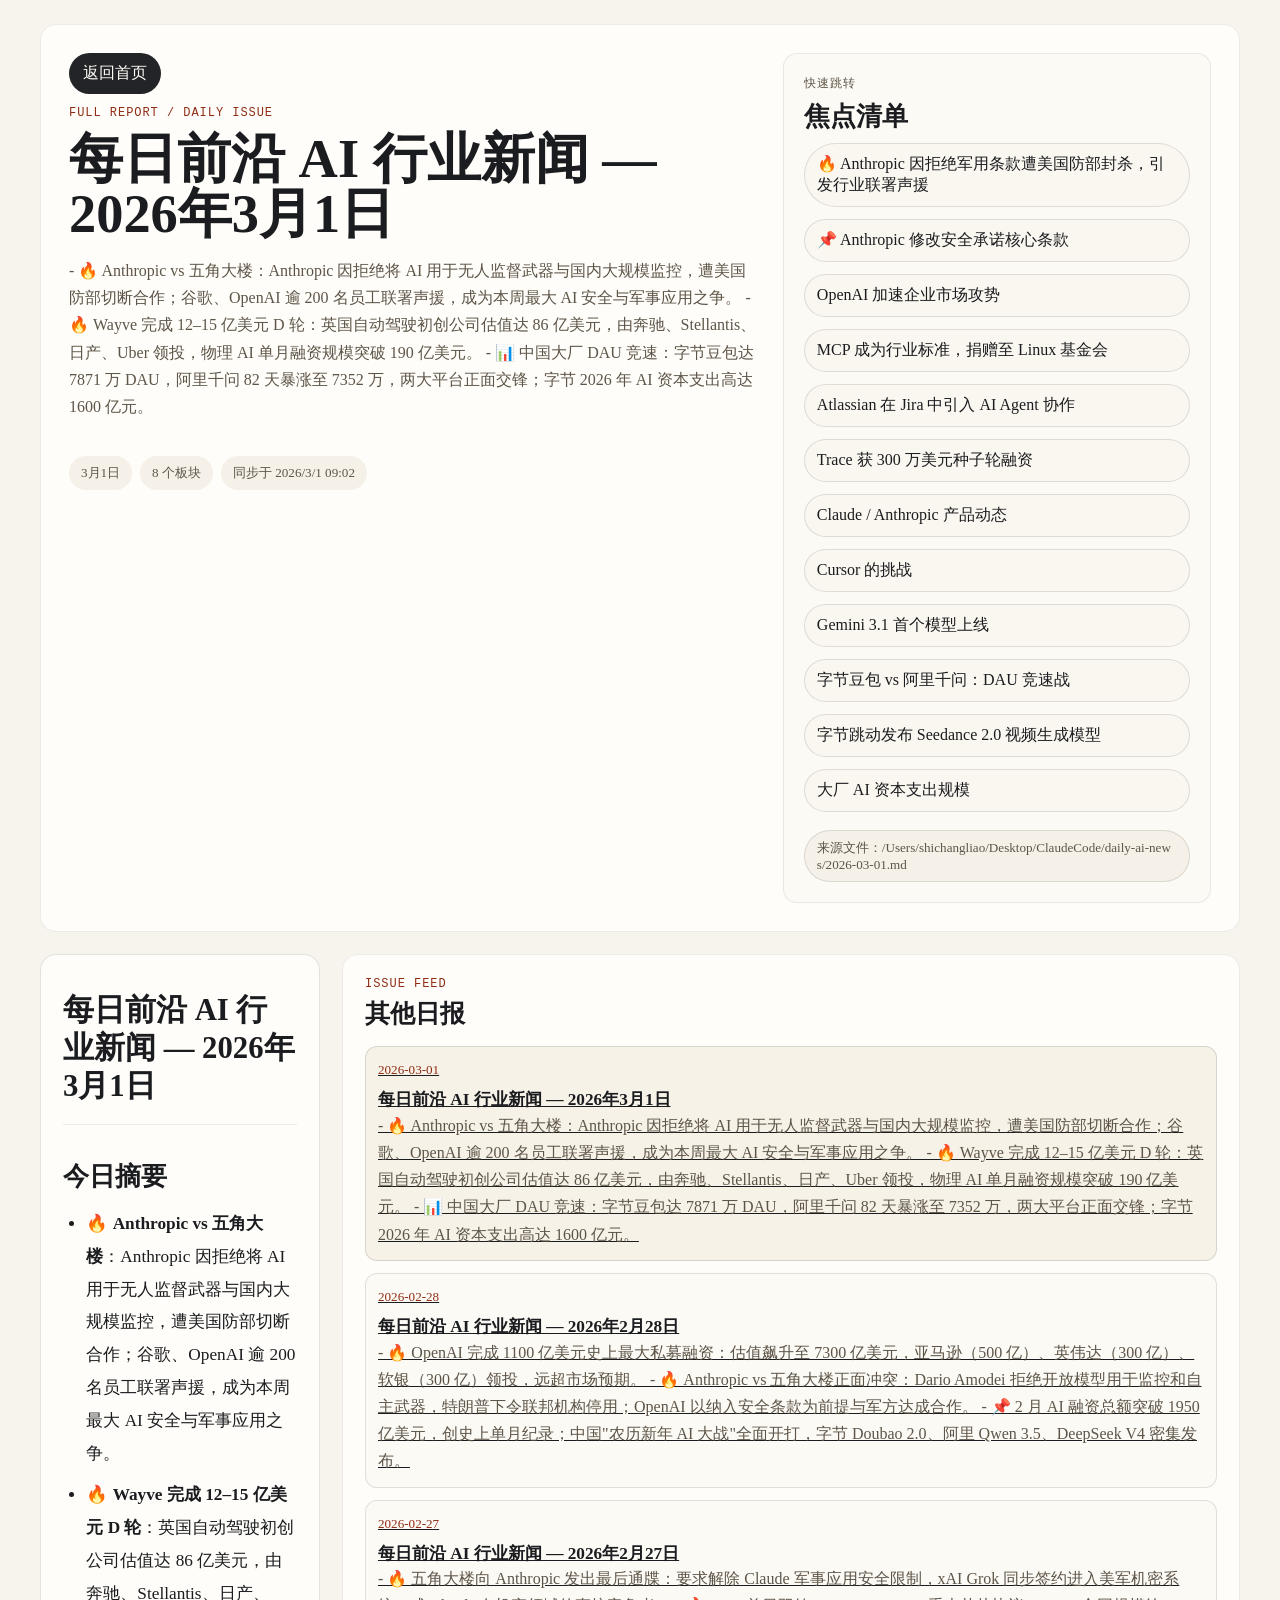
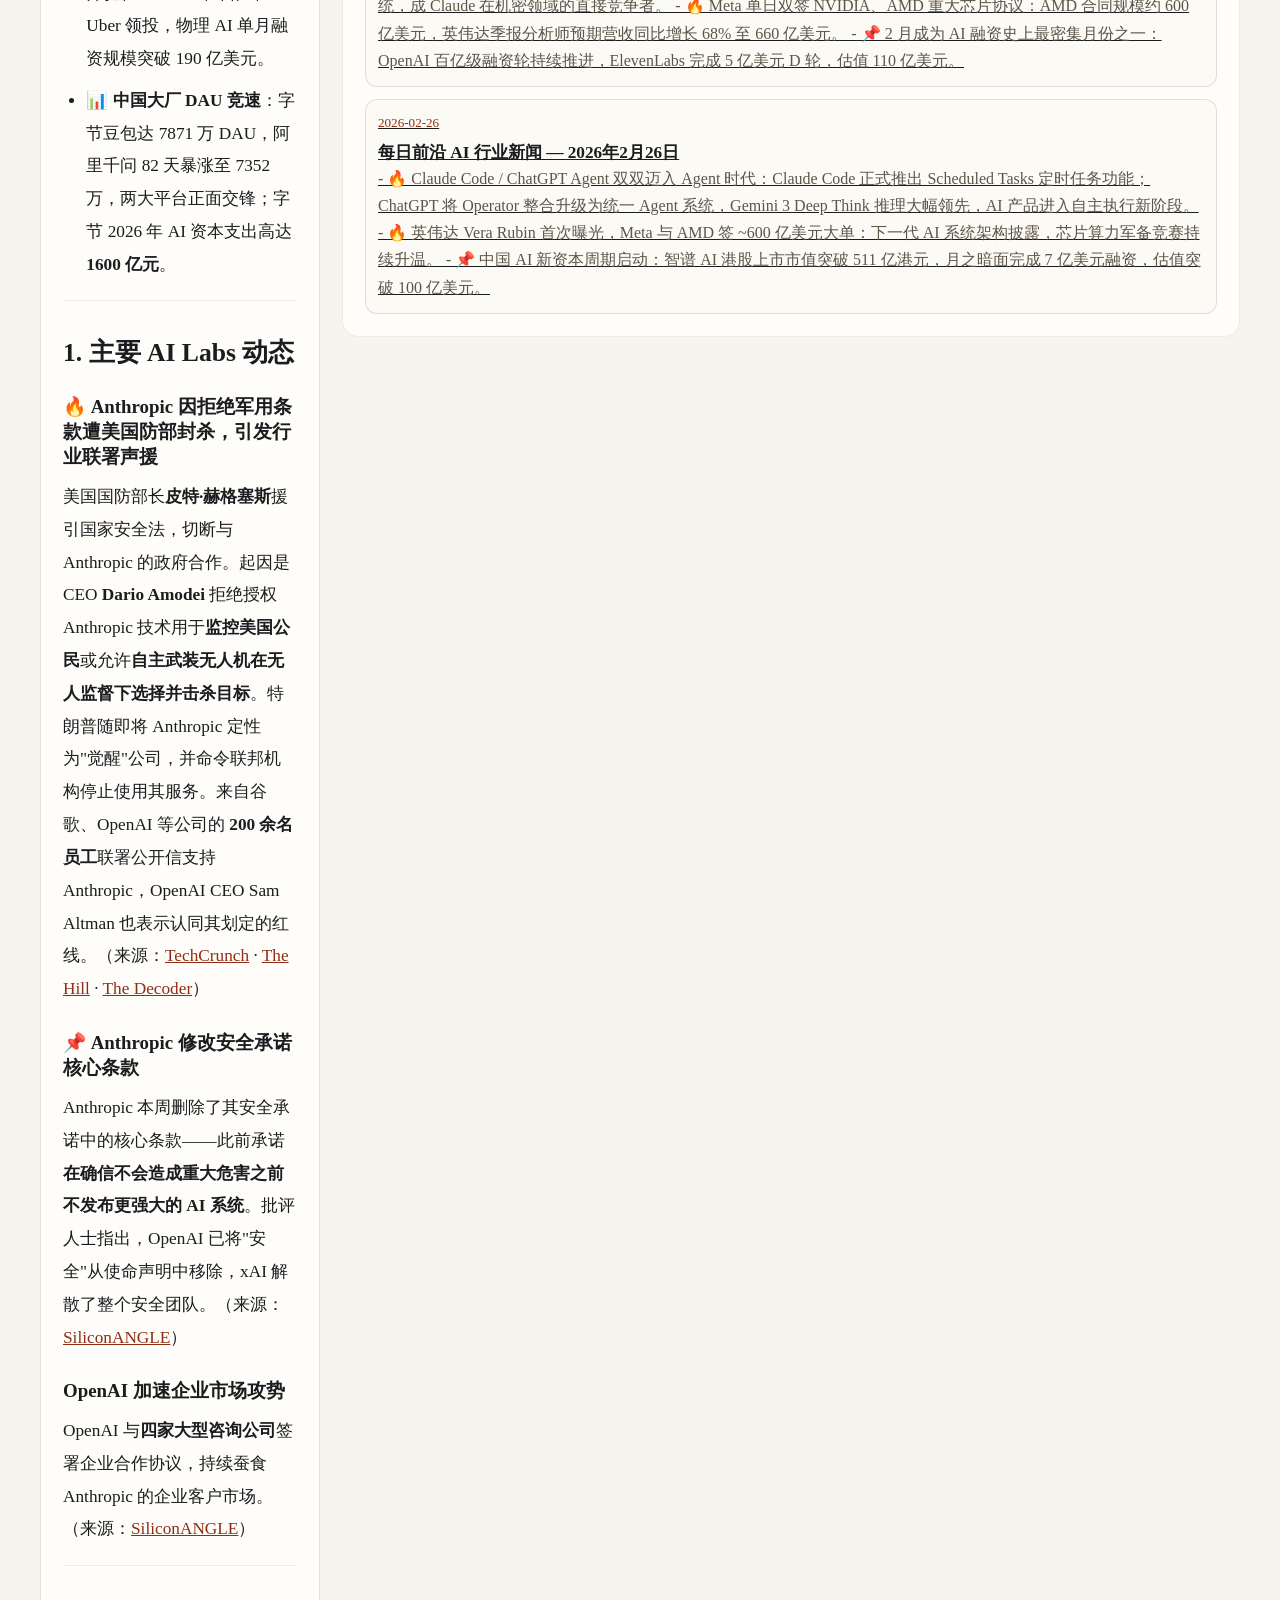
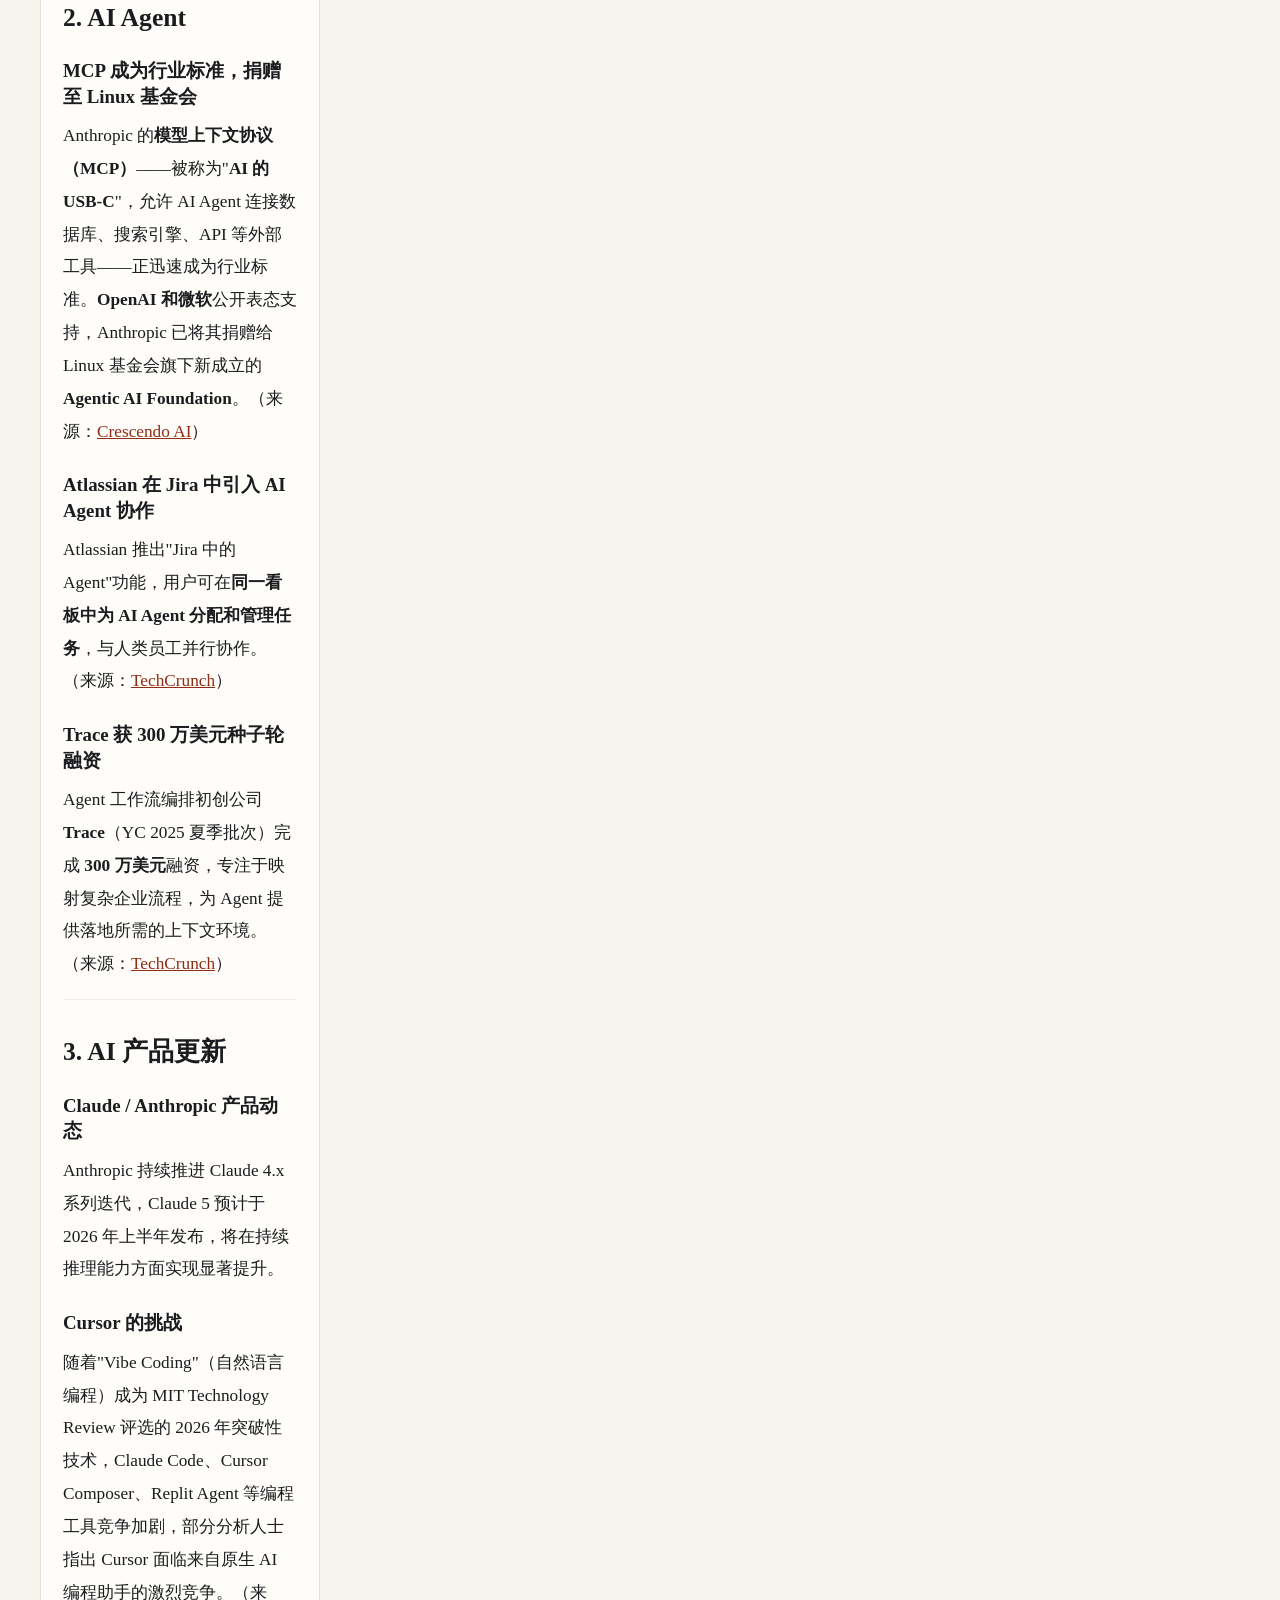
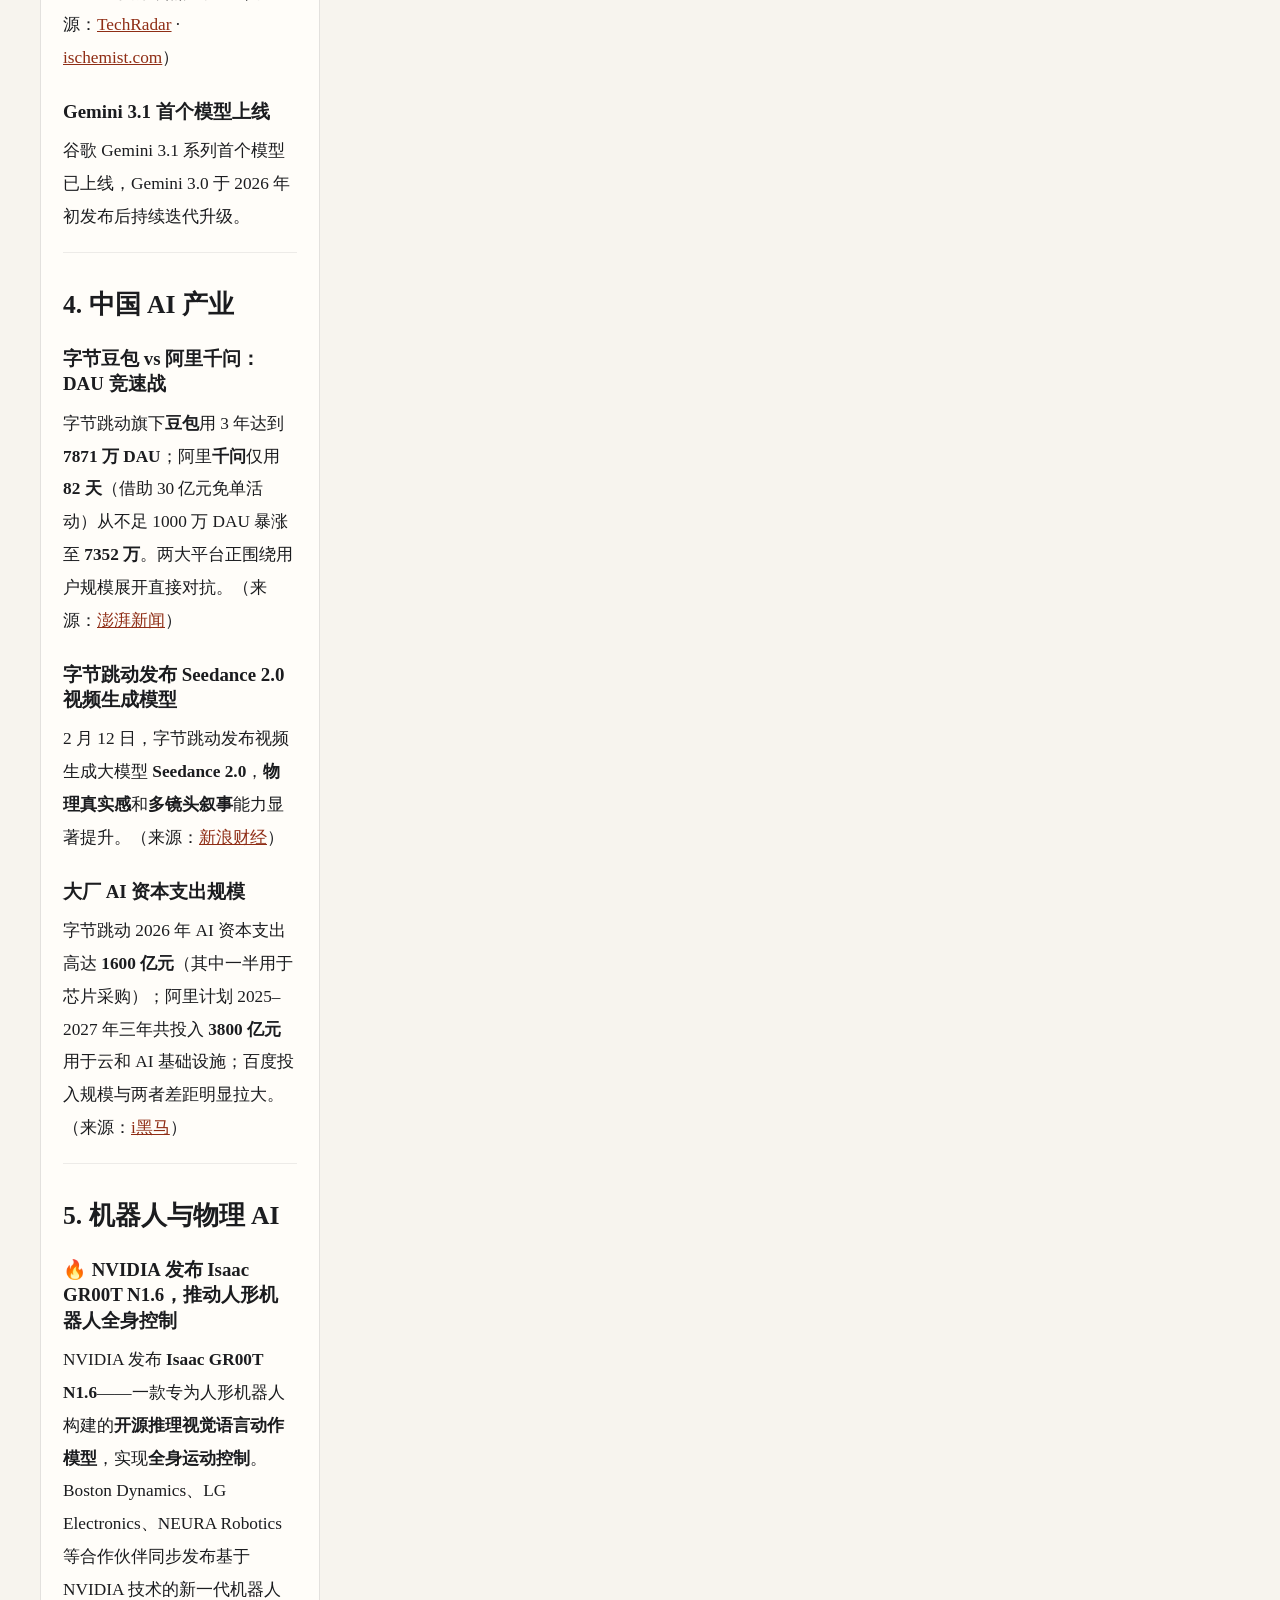
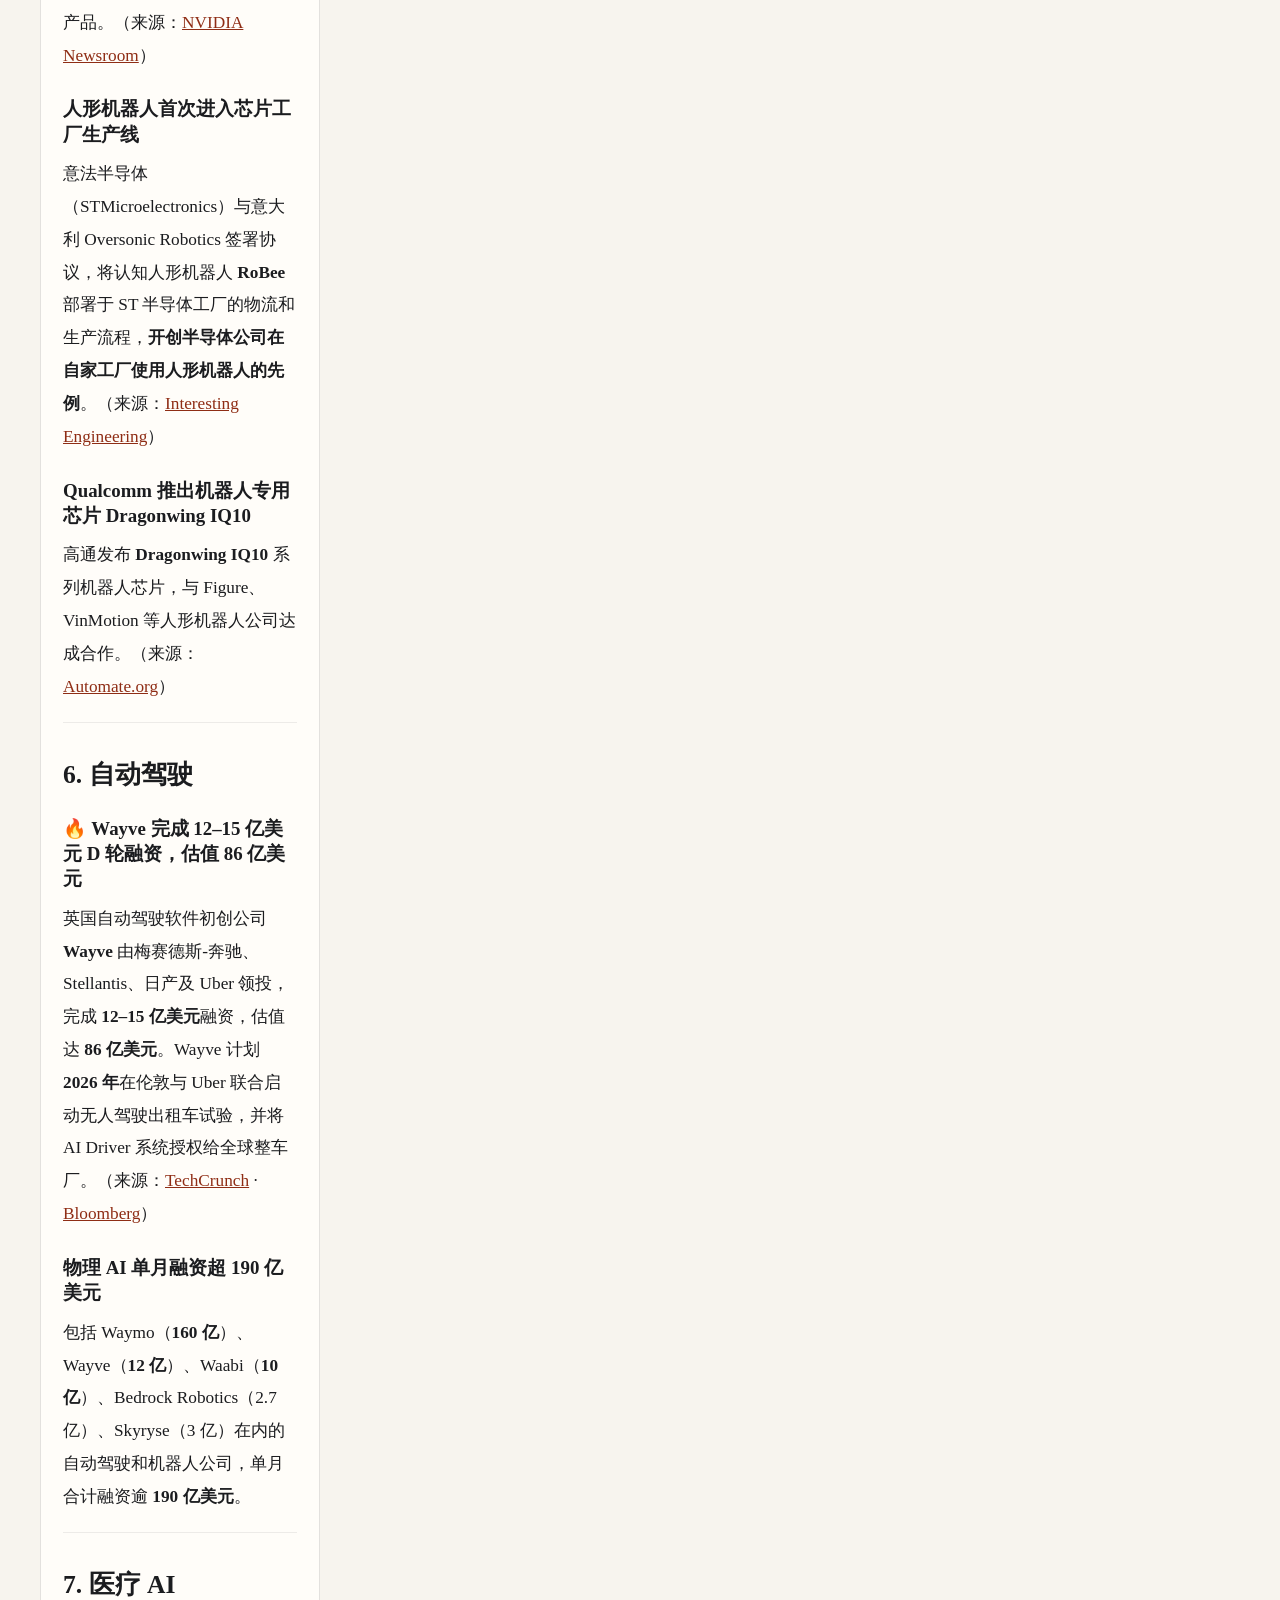
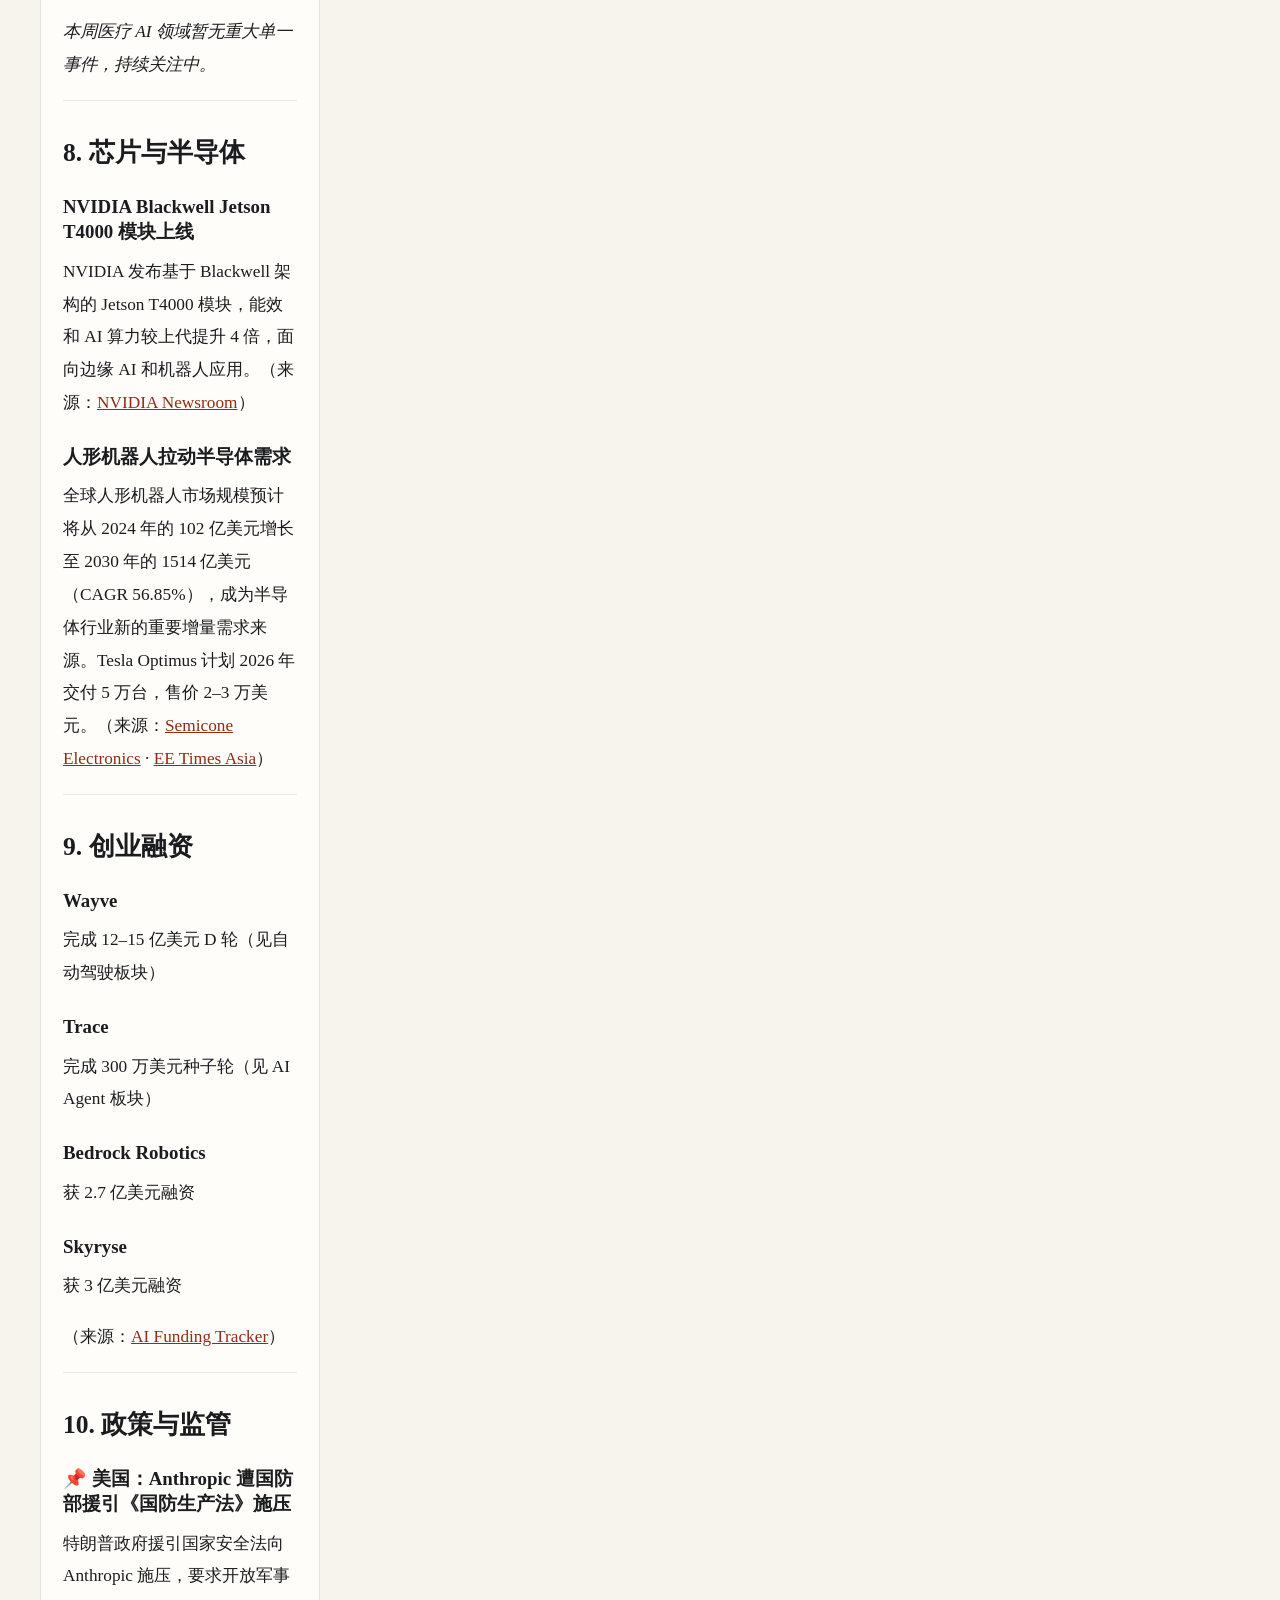
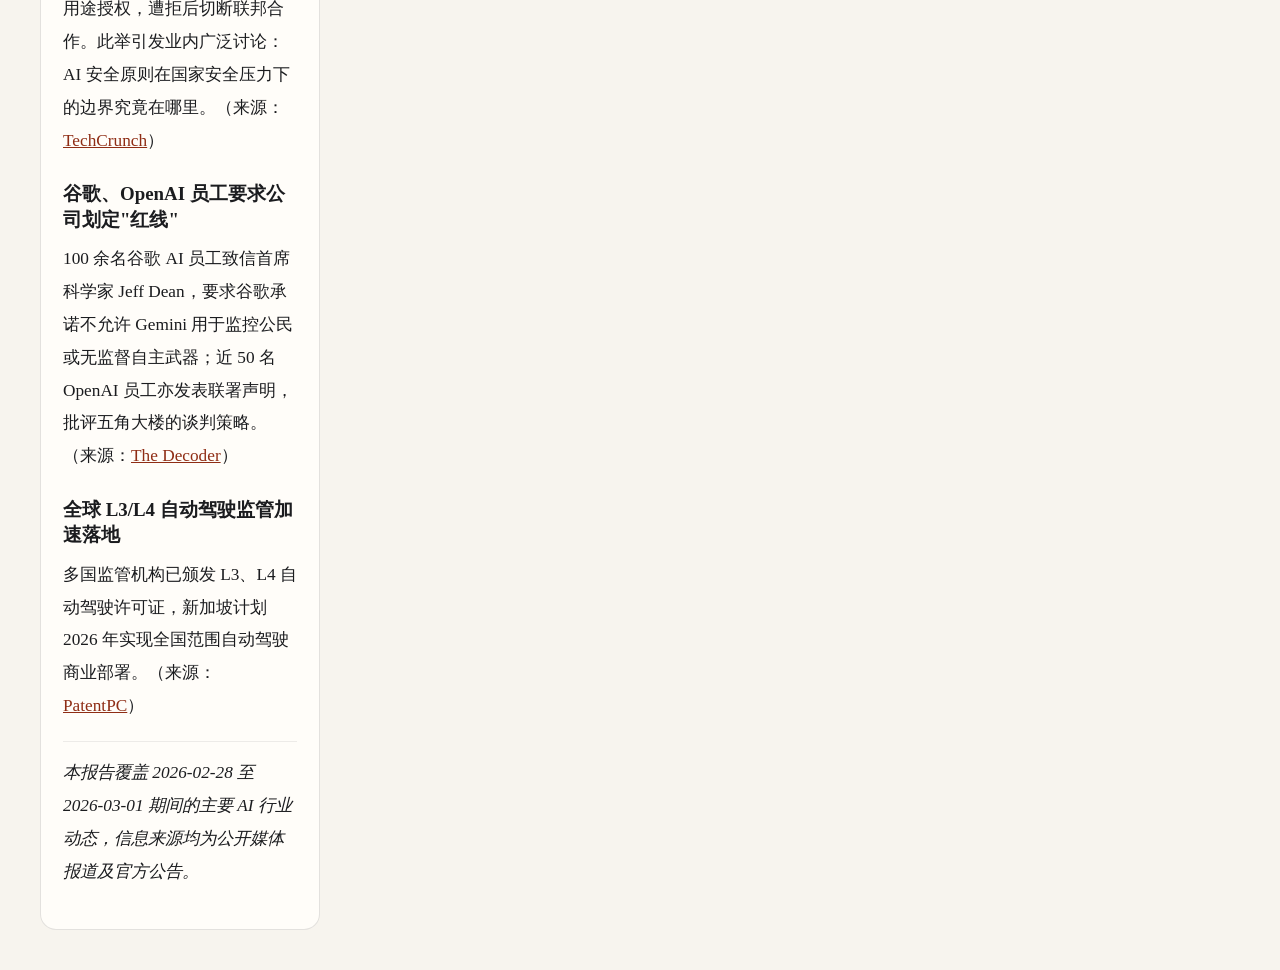
==== issue.html @ 9d515812 "feat: automate AI news publishing and refine reader UI" ====
<!DOCTYPE html>
<html lang="zh-CN">
  <head>
    <meta charset="UTF-8" />
    <meta name="viewport" content="width=device-width, initial-scale=1.0" />
    <title>AI News Pulse - Issue</title>
    <link rel="stylesheet" href="./styles.css" />
  </head>
  <body>
    <div class="page-shell">
      <header class="hero reveal">
        <div class="hero-copy">
          <a class="back-link" href="./index.html">返回首页</a>
          <p class="eyebrow">FULL REPORT / DAILY ISSUE</p>
          <h1 id="issue-title">加载中...</h1>
          <p class="hero-text" id="issue-summary"></p>
          <div class="meta-list" id="issue-meta"></div>
        </div>
        <aside class="hero-panel">
          <p class="panel-label">快速跳转</p>
          <h2>焦点清单</h2>
          <div id="story-jumps" class="jump-list"></div>
          <div class="source-chip" id="issue-source"></div>
        </aside>
      </header>

      <main class="detail-layout">
        <article class="detail-article reveal">
          <div id="report-content" class="report-content"></div>
        </article>

        <aside class="detail-sidebar reveal">
          <section class="archive-card sticky-card">
            <div class="section-head compact">
              <p class="section-kicker">Issue Feed</p>
              <h2>其他日报</h2>
            </div>
            <div id="issue-list" class="timeline-list"></div>
          </section>
        </aside>
      </main>
    </div>

    <script src="./detail.js"></script>
  </body>
</html>
---- styles.css ----
:root {
  --surface: rgba(255, 250, 241, 0.84);
  --ink: #1b1c1f;
  --muted: #5d5548;
  --line: rgba(27, 28, 31, 0.12);
  --accent: #d94f2b;
  --accent-deep: #8f2d15;
  --teal: #0f7467;
  --gold: #d5a021;
  --shadow: 0 24px 60px rgba(45, 34, 16, 0.14);
  --radius-lg: 28px;
  --radius-md: 18px;
  --radius-sm: 999px;
  --reading-summary-size: 1.02rem;
  --reading-body-size: 1.08rem;
  --reading-line-height: 1.9;
  --reading-measure: 104ch;
}

* {
  box-sizing: border-box;
}

html {
  scroll-behavior: smooth;
}

body {
  margin: 0;
  min-height: 100vh;
  color: var(--ink);
  font-family: "Iowan Old Style", "Palatino Linotype", "Book Antiqua", Georgia,
    serif;
  background: #f7f4ee;
}

body.reading-compact {
  --reading-summary-size: 0.96rem;
  --reading-body-size: 1rem;
  --reading-line-height: 1.82;
}

body.reading-default {
  --reading-summary-size: 1.02rem;
  --reading-body-size: 1.08rem;
  --reading-line-height: 1.9;
}

body.reading-comfortable {
  --reading-summary-size: 1.12rem;
  --reading-body-size: 1.18rem;
  --reading-line-height: 2;
}

body::before,
body::after {
  display: none;
}

a {
  color: inherit;
}

button,
input {
  font: inherit;
}

.page-shell {
  width: min(1200px, calc(100% - 32px));
  margin: 24px auto 40px;
}

.compact-shell {
  width: min(980px, calc(100% - 24px));
}

.hero,
.control-bar,
.market-card,
.archive-card,
.source-board,
.detail-article {
  background: #fffdf9;
  border: 1px solid rgba(27, 28, 31, 0.08);
  box-shadow: none;
}

.hero {
  display: grid;
  grid-template-columns: minmax(0, 1.45fr) minmax(280px, 0.9fr);
  gap: 24px;
  padding: 28px;
  border-radius: 16px;
}

.simple-hero {
  grid-template-columns: 1fr;
}

.eyebrow,
.section-kicker,
.panel-label,
.filter-label,
.subsection-title {
  margin: 0;
  color: var(--accent-deep);
  font-family: "SFMono-Regular", "Roboto Mono", "Liberation Mono", monospace;
  letter-spacing: 0.08em;
  text-transform: uppercase;
  font-size: 0.75rem;
}

.hero h1 {
  margin: 12px 0 14px;
  font-size: clamp(2.2rem, 4.5vw, 3.4rem);
  line-height: 1.02;
  max-width: none;
}

#issue-title {
  max-width: none;
}

.reader-head h2 {
  margin: 10px 0 12px;
  font-size: clamp(1.8rem, 3vw, 2.5rem);
  line-height: 1.12;
}

.hero-text,
.hero-note,
.hero-panel p,
.market-summary,
.timeline-item p,
.source-item p,
.jump-empty {
  margin: 0;
  color: var(--muted);
  line-height: 1.7;
}

.hero-note {
  margin-top: 10px;
  font-size: 0.92rem;
}

.stat-card,
.source-chip,
.pill,
.timeline-item,
.story-card,
.detail-article {
  border: 1px solid var(--line);
}

.stat-card {
  padding: 16px;
  border-radius: var(--radius-md);
  background: rgba(255, 255, 255, 0.5);
}

.stat-value {
  margin: 0 0 6px;
  font-size: 1.45rem;
  line-height: 1;
}

.stat-label {
  margin: 0;
  color: var(--muted);
  font-size: 0.9rem;
}

.hero-panel {
  padding: 20px;
  border-radius: 14px;
  background: #fcfaf5;
  border: 1px solid rgba(27, 28, 31, 0.08);
}

.hero-panel h2 {
  margin: 8px 0 10px;
  font-size: clamp(1.2rem, 2vw, 1.6rem);
  line-height: 1.2;
}

.source-chip,
.meta-pill {
  display: inline-flex;
  flex-wrap: wrap;
  gap: 6px;
  margin-top: 18px;
  padding: 8px 12px;
  border-radius: var(--radius-sm);
  background: #f5f1e8;
  color: var(--muted);
  font-size: 0.82rem;
  word-break: break-all;
}

.cta-link,
.story-cta,
.back-link,
.jump-link {
  display: inline-flex;
  align-items: center;
  justify-content: center;
  min-height: 40px;
  padding: 10px 14px;
  border-radius: var(--radius-sm);
  text-decoration: none;
  transition:
    transform 180ms ease,
    background 180ms ease,
    color 180ms ease;
}

.cta-link,
.story-cta,
.back-link {
  margin-top: 16px;
  background: #232427;
  color: #fffdf8;
}

.cta-link:hover,
.story-cta:hover,
.back-link:hover,
.jump-link:hover {
  transform: translateY(-2px);
}

.back-link {
  margin-top: 0;
  margin-bottom: 12px;
}

.control-bar {
  margin-top: 22px;
  padding: 20px;
  border-radius: 24px;
}

.tab-strip {
  display: flex;
  gap: 8px;
  position: sticky;
  top: 0;
  z-index: 10;
  margin-top: 6px;
  padding: 0 0 8px;
  border-bottom: 1px solid rgba(27, 28, 31, 0.08);
  background: #f7f4ee;
}

.tab-button {
  appearance: none;
  cursor: pointer;
  padding: 12px 4px 10px;
  border: 0;
  background: transparent;
  color: var(--muted);
  border-bottom: 2px solid transparent;
}

.tab-button.is-active {
  color: var(--ink);
  border-bottom-color: var(--ink);
}

.single-reader {
  margin-top: 14px;
}

.reader-toolbar {
  display: flex;
  flex-wrap: wrap;
  justify-content: space-between;
  gap: 12px;
  padding: 8px 0 16px;
  border-bottom: 1px solid rgba(27, 28, 31, 0.08);
}

.toolbar-main {
  display: flex;
  flex-wrap: wrap;
  align-items: center;
  gap: 10px;
  min-width: 0;
}

.toolbar-label,
.toolbar-note {
  margin: 0;
  color: var(--muted);
  font-size: 0.92rem;
}

.article-select {
  min-width: min(560px, 100%);
  max-width: 100%;
  padding: 10px 12px;
  border: 1px solid rgba(27, 28, 31, 0.12);
  border-radius: 10px;
  background: #fffdf9;
  color: var(--ink);
}

.reader-document {
  padding: 18px 0 0;
}

.reader-head {
  padding-bottom: 16px;
  border-bottom: 1px solid rgba(27, 28, 31, 0.08);
}

.reader-head h2 {
  margin: 0 0 12px;
  font-size: clamp(1.8rem, 3vw, 2.4rem);
  line-height: 1.12;
}

.doc-summary {
  margin: 0;
  color: var(--muted);
  line-height: 1.7;
}

.doc-source {
  margin-top: 14px;
  color: var(--muted);
  font-size: 0.86rem;
}

.reader-hint {
  padding: 12px 14px;
  border-radius: 12px;
  border: 1px solid rgba(27, 28, 31, 0.1);
  background: #faf7f0;
  color: var(--muted);
  line-height: 1.7;
}

.search-wrap label {
  display: block;
  margin-bottom: 10px;
  font-size: 0.9rem;
  color: var(--muted);
}

.search-wrap input {
  width: 100%;
  padding: 14px 16px;
  border-radius: 16px;
  border: 1px solid rgba(27, 28, 31, 0.1);
  background: rgba(255, 255, 255, 0.74);
  color: var(--ink);
}

.search-wrap input:focus {
  outline: 2px solid rgba(217, 79, 43, 0.2);
  border-color: rgba(217, 79, 43, 0.34);
}

.filter-group {
  margin-top: 16px;
}

.filter-row {
  display: flex;
  flex-wrap: wrap;
  gap: 10px;
  margin-top: 10px;
}

.pill {
  appearance: none;
  cursor: pointer;
  padding: 10px 14px;
  border-radius: var(--radius-sm);
  background: rgba(255, 255, 255, 0.56);
  color: var(--muted);
  transition:
    transform 180ms ease,
    background 180ms ease,
    color 180ms ease,
    border-color 180ms ease;
}

.pill:hover,
.pill.is-active {
  transform: translateY(-2px);
}

.pill.is-active {
  background: var(--ink);
  color: #fff9ec;
  border-color: rgba(27, 28, 31, 0.4);
}

.detail-layout {
  display: grid;
  grid-template-columns: 280px minmax(0, 1fr);
  gap: 22px;
  margin-top: 22px;
}

.reader-layout {
  display: grid;
  grid-template-columns: 280px minmax(0, 1fr);
  gap: 22px;
  margin-top: 18px;
}

.news-column,
.detail-article {
  min-width: 0;
}

.timeline-panel,
.reader-panel {
  min-width: 0;
}

.section-head {
  margin-bottom: 16px;
}

.section-head h2 {
  margin: 6px 0 0;
  font-size: clamp(1.6rem, 3vw, 2.5rem);
}

.section-head.compact h2 {
  font-size: 1.55rem;
}

.story-grid {
  display: grid;
  grid-template-columns: repeat(2, minmax(0, 1fr));
  gap: 16px;
}

.story-card {
  position: relative;
  overflow: hidden;
  padding: 20px;
  border-radius: 24px;
  background:
    linear-gradient(180deg, rgba(255, 248, 235, 0.9), rgba(255, 255, 255, 0.72)),
    radial-gradient(circle at top right, rgba(15, 116, 103, 0.08), transparent 38%);
}

.story-card::after {
  content: "";
  position: absolute;
  inset: auto auto 0 0;
  width: 100%;
  height: 3px;
  background: linear-gradient(90deg, var(--accent), rgba(15, 116, 103, 0.7));
  transform: scaleX(var(--bar-scale, 0.4));
  transform-origin: left;
}

.story-meta,
.story-links,
.mini-row,
.meta-list {
  display: flex;
  flex-wrap: wrap;
  gap: 8px;
}

.story-meta {
  align-items: center;
  margin-bottom: 14px;
}

.badge,
.impact {
  padding: 4px 10px;
  border-radius: var(--radius-sm);
  font-size: 0.74rem;
}

.badge {
  background: rgba(217, 79, 43, 0.12);
  color: var(--accent-deep);
}

.impact {
  background: rgba(15, 116, 103, 0.12);
  color: var(--teal);
}

.story-date {
  color: var(--muted);
  font-size: 0.82rem;
}

.story-card h3,
.timeline-item h3 {
  margin: 0;
  font-size: 1.08rem;
  line-height: 1.3;
}

.story-card p {
  margin: 12px 0 0;
  color: var(--muted);
  line-height: 1.65;
}

.story-links {
  margin-top: 16px;
}

.story-link {
  color: var(--ink);
  text-decoration: none;
  padding-bottom: 1px;
  border-bottom: 1px solid rgba(27, 28, 31, 0.25);
  font-size: 0.84rem;
}

.story-link:hover {
  border-bottom-color: rgba(27, 28, 31, 0.7);
}

.side-column,
.detail-sidebar {
  display: grid;
  gap: 22px;
  align-content: start;
}

.market-card,
.archive-card,
.source-board,
.detail-article {
  padding: 22px;
  border-radius: 16px;
}

.metric-stack {
  display: grid;
  gap: 12px;
  margin-top: 18px;
}

.metric-line,
.timeline-item,
.source-item {
  padding: 12px;
  border-radius: 12px;
  background: #fcfaf5;
}

.metric-line {
  display: flex;
  justify-content: space-between;
  gap: 12px;
}

.metric-line strong {
  font-size: 1.05rem;
}

.metric-line span,
.mini-row span {
  color: var(--muted);
  font-size: 0.9rem;
}

.subsection {
  margin-top: 18px;
}

.subsection-title {
  color: var(--teal);
}

.mini-list,
.timeline-list,
.source-list,
.jump-list {
  display: grid;
  gap: 12px;
}

.mini-row {
  justify-content: space-between;
  align-items: flex-start;
  padding: 12px 0;
  border-bottom: 1px solid rgba(27, 28, 31, 0.08);
}

.mini-row:last-child {
  border-bottom: 0;
  padding-bottom: 0;
}

.mini-row strong {
  display: block;
  max-width: 16ch;
}

.source-list {
  grid-template-columns: repeat(2, minmax(0, 1fr));
}

.source-item strong {
  display: block;
  margin-bottom: 6px;
}

.timeline-item {
  transition:
    transform 180ms ease,
    border-color 180ms ease,
    background 180ms ease;
}

.timeline-item:hover,
.timeline-item.is-active {
  transform: none;
  border-color: rgba(27, 28, 31, 0.14);
  background: #f7f2e8;
}

.timeline-item .date {
  margin: 0 0 8px;
  color: var(--accent-deep);
  font-size: 0.82rem;
}

.timeline-trigger {
  width: 100%;
  padding: 0;
  border: 0;
  background: transparent;
  text-align: left;
  color: inherit;
  cursor: pointer;
}

.empty-state {
  padding: 24px;
  border-radius: 14px;
  border: 1px dashed rgba(27, 28, 31, 0.14);
  background: #faf7f0;
  color: var(--muted);
}

.sticky-card {
  position: sticky;
  top: 24px;
}

.stack-section {
  margin-top: 22px;
}

.jump-link {
  justify-content: flex-start;
  min-height: auto;
  padding: 10px 12px;
  background: #faf7f0;
  border: 1px solid var(--line);
}

.meta-list {
  margin-top: 18px;
}

.report-content {
  line-height: 1.75;
  font-size: 1.02rem;
}

.report-content > :first-child {
  margin-top: 0;
}

.report-content h2,
.report-content h3,
.report-content h4 {
  margin: 28px 0 12px;
  line-height: 1.2;
  scroll-margin-top: 24px;
}

.report-content h2 {
  font-size: 1.65rem;
}

.report-content h3 {
  font-size: 1.32rem;
}

.report-content h4 {
  font-size: 1.08rem;
}

.report-content p {
  margin: 12px 0;
  color: var(--ink);
  max-width: 74ch;
}

.report-content ul,
.report-content ol {
  margin: 12px 0;
  padding-left: 22px;
}

.report-content li + li {
  margin-top: 8px;
}

.report-content a {
  color: var(--accent-deep);
}

.report-content code {
  padding: 2px 6px;
  border-radius: 8px;
  background: rgba(27, 28, 31, 0.08);
  font-family: "SFMono-Regular", "Roboto Mono", "Liberation Mono", monospace;
  font-size: 0.92em;
}

.report-rule {
  margin: 18px 0;
  border: 0;
  border-top: 1px solid rgba(27, 28, 31, 0.12);
}

.table-wrap {
  overflow-x: auto;
  margin: 16px 0;
}

.report-content table {
  width: 100%;
  border-collapse: collapse;
  min-width: 640px;
}

.report-content th,
.report-content td {
  padding: 10px 12px;
  border-bottom: 1px solid rgba(27, 28, 31, 0.1);
  text-align: left;
  vertical-align: top;
}

.report-content th {
  background: #f7f2e8;
}

.reveal {
  opacity: 0;
  transform: translateY(14px);
  animation: float-in 640ms ease forwards;
}

.reveal:nth-child(2) {
  animation-delay: 80ms;
}

.reveal:nth-child(3) {
  animation-delay: 140ms;
}

.reveal:nth-child(4) {
  animation-delay: 200ms;
}

@keyframes float-in {
  to {
    opacity: 1;
    transform: translateY(0);
  }
}

@media (max-width: 980px) {
  .hero,
  .reader-layout,
  .detail-layout,
  .source-list,
  .story-grid {
    grid-template-columns: 1fr;
  }

  .article-select {
    width: 100%;
    min-width: 0;
  }

  .hero h1 {
    max-width: none;
  }

  .sticky-card {
    position: static;
  }

  .page-shell {
    width: min(100%, calc(100% - 20px));
    margin-top: 10px;
  }
}

@media (max-width: 680px) {
  .tab-strip {
    overflow-x: auto;
    padding-bottom: 6px;
  }

  .tab-button {
    white-space: nowrap;
  }

  .hero,
  .control-bar,
  .market-card,
  .archive-card,
  .source-board,
  .detail-article {
    padding: 18px;
    border-radius: 20px;
  }

  .story-card {
    padding: 16px;
    border-radius: 20px;
  }

  .hero h1 {
    font-size: clamp(2rem, 12vw, 3.2rem);
  }
}

/* B layout overrides */
.compact-shell {
  width: min(1240px, calc(100% - 32px));
}

.reader-topbar {
  position: sticky;
  top: 0;
  z-index: 10;
  display: flex;
  align-items: center;
  justify-content: space-between;
  gap: 16px;
  margin-top: 6px;
  padding: 0 0 8px;
  border-bottom: 1px solid rgba(27, 28, 31, 0.08);
  background: #f7f4ee;
}

.reader-tools {
  display: flex;
  align-items: center;
  justify-content: flex-end;
  flex: 0 0 auto;
  margin-right: max(0px, calc(100% - 132px - var(--reading-measure)));
}

.tab-strip {
  flex: 1 1 auto;
  min-width: 0;
  margin-top: 0;
  padding: 0;
  border: 0;
  border-radius: 0;
  position: static;
  top: auto;
  z-index: auto;
  background: #f7f4ee;
}

.tab-button {
  padding: 12px 4px 10px;
  border-radius: 0;
  border-bottom: 2px solid transparent;
}

.tab-button.is-active {
  background: transparent;
  border-bottom-color: var(--ink);
}

.single-reader {
  margin-top: 14px;
}

.font-size-switch {
  display: inline-flex;
  align-items: center;
  padding: 2px;
  border: 1px solid rgba(27, 28, 31, 0.08);
  border-radius: 999px;
  background: #fffdf9;
}

.font-size-button {
  appearance: none;
  min-width: 34px;
  padding: 5px 7px;
  border: 0;
  border-radius: 999px;
  background: transparent;
  color: var(--muted);
  cursor: pointer;
  font-size: 0.94rem;
  transition:
    background 160ms ease,
    color 160ms ease;
}

.font-size-button.is-active {
  background: #ece6da;
  color: var(--ink);
}

.reader-layout {
  display: grid;
  grid-template-columns: 108px minmax(0, 1fr);
  gap: 24px;
  margin-top: 18px;
  align-items: start;
}

.timeline-rail {
  position: sticky;
  top: 60px;
  min-width: 0;
  padding-top: 10px;
}

.reader-toolbar {
  display: flex;
  flex-wrap: wrap;
  justify-content: space-between;
  gap: 12px;
  padding: 8px 0 16px;
  border-bottom: 1px solid rgba(27, 28, 31, 0.08);
}

.toolbar-main {
  display: flex;
  flex-wrap: wrap;
  align-items: center;
  gap: 10px;
  min-width: 0;
}

.toolbar-label,
.toolbar-note {
  margin: 0;
  color: var(--muted);
  font-size: 0.92rem;
}

.toolbar-row {
  display: flex;
  flex-wrap: wrap;
  justify-content: space-between;
  gap: 12px;
}

.timeline-toolbar {
  gap: 14px;
}

.timeline-track {
  position: relative;
  display: grid;
  gap: 8px;
  margin-top: 4px;
  padding-left: 14px;
}

.timeline-track::before {
  content: "";
  position: absolute;
  top: 6px;
  bottom: 6px;
  left: 4px;
  width: 1px;
  background: rgba(27, 28, 31, 0.08);
}

.date-node {
  appearance: none;
  position: relative;
  width: 100%;
  padding: 6px 6px 6px 0;
  border: 0;
  background: transparent;
  color: var(--muted);
  text-align: left;
  cursor: pointer;
  font-variant-numeric: tabular-nums;
  font-size: 0.92rem;
  line-height: 1.25;
  transition:
    transform 160ms ease,
    color 160ms ease;
}

.date-node::before {
  content: "";
  position: absolute;
  top: 50%;
  left: -13px;
  width: 5px;
  height: 5px;
  border-radius: 50%;
  background: #ded8cb;
  transform: translateY(-50%);
}

.date-node:hover {
  transform: translateX(2px);
  color: var(--ink);
}

.date-node.is-active {
  color: var(--ink);
  font-weight: 600;
}

.date-node.is-active::before {
  background: var(--ink);
}

.compact-empty {
  padding: 12px 14px;
  white-space: normal;
}

.reader-document {
  padding: 8px 0 0;
  min-width: 0;
}

.reader-head {
  width: min(100%, var(--reading-measure));
  padding-bottom: 12px;
  border-bottom: 0;
}

.reader-head h1 {
  margin: 0 0 8px;
  font-size: clamp(1.78rem, 2.8vw, 2.3rem);
  line-height: 1.12;
}

.doc-summary {
  margin: 0;
  color: var(--muted);
  line-height: calc(var(--reading-line-height) - 0.14);
  max-width: 100%;
  font-size: var(--reading-summary-size);
}

.report-content {
  width: min(100%, var(--reading-measure));
  padding-top: 14px;
  font-size: var(--reading-body-size);
  line-height: var(--reading-line-height);
}

.report-content > :first-child {
  margin-top: 0;
}

.report-content h2 {
  margin: 2.6rem 0 0.9rem;
  padding-top: 0;
  border-top: 0;
  font-size: clamp(1.55rem, 2.4vw, 2.05rem);
  line-height: 1.24;
}

.report-content h3 {
  margin: 2.25rem 0 0.9rem;
  padding-top: 0;
  border-top: 0;
  font-size: clamp(1.4rem, 2vw, 1.62rem);
  line-height: 1.28;
}

.report-content h4 {
  margin: 1.5rem 0 0.7rem;
  font-size: 1.18rem;
  line-height: 1.34;
}

.report-content .topic-heading {
  margin: 2.1rem 0 0.9rem;
  padding-top: 0;
  border-top: 0;
  font-size: clamp(1.28rem, 1.7vw, 1.46rem);
  line-height: 1.3;
}

.report-content .entry-heading {
  margin: 1.25rem 0 0.65rem;
  font-size: 1.22rem;
  line-height: 1.36;
}

.report-content p,
.report-content li,
.report-content ul,
.report-content ol,
.report-content blockquote {
  max-width: 100%;
}

.report-content p,
.report-content ul,
.report-content ol,
.report-content blockquote {
  margin: 0 0 1.05em;
}

.report-content ul,
.report-content ol {
  padding-left: 1.35em;
}

.report-content li + li {
  margin-top: 0.5em;
}

.report-content .source-note {
  margin-top: -0.15em;
  margin-bottom: 1.4em;
  color: rgba(93, 85, 72, 0.68);
  font-size: 0.86em;
  line-height: 1.6;
}

.report-content .source-note a {
  color: inherit;
  text-decoration-thickness: 1px;
  text-underline-offset: 2px;
}

.report-content .inline-source {
  color: rgba(93, 85, 72, 0.72);
  font-size: 0.82em;
}

.report-content .inline-source a {
  color: inherit;
  text-decoration-thickness: 1px;
  text-underline-offset: 2px;
}

.report-content hr {
  margin: 1.15rem 0 0.95rem;
  border: 0;
  border-top: 1px solid rgba(27, 28, 31, 0.08);
}

.doc-source {
  margin-top: 14px;
  color: var(--muted);
  font-size: 0.86rem;
}

@media (max-width: 980px) {
  .compact-shell {
    width: min(100%, calc(100% - 20px));
  }

  .reader-topbar {
    position: static;
    display: block;
    padding-bottom: 10px;
  }

  .reader-tools {
    margin-top: 10px;
    justify-content: flex-start;
    margin-right: 0;
  }

  .reader-layout {
    grid-template-columns: 1fr;
    gap: 18px;
  }

  .timeline-rail {
    position: static;
  }

  .timeline-track {
    display: flex;
    overflow-x: auto;
    gap: 8px;
    margin-top: 10px;
    padding: 2px 0;
    scroll-snap-type: x proximity;
  }

  .timeline-track::before {
    display: none;
  }

  .date-node {
    flex: 0 0 auto;
    width: auto;
    min-width: 84px;
    padding: 9px 12px;
    border: 1px solid rgba(27, 28, 31, 0.08);
    border-radius: 999px;
    background: #fffdf9;
    scroll-snap-align: center;
  }

  .date-node::before {
    display: none;
  }

  .date-node:hover {
    transform: none;
  }

  .date-node.is-active {
    background: #ece6da;
  }

  .doc-summary,
  .report-content {
    max-width: none;
  }
}

@media (max-width: 680px) {
  .date-node {
    min-width: 76px;
    padding: 9px 10px;
  }
}
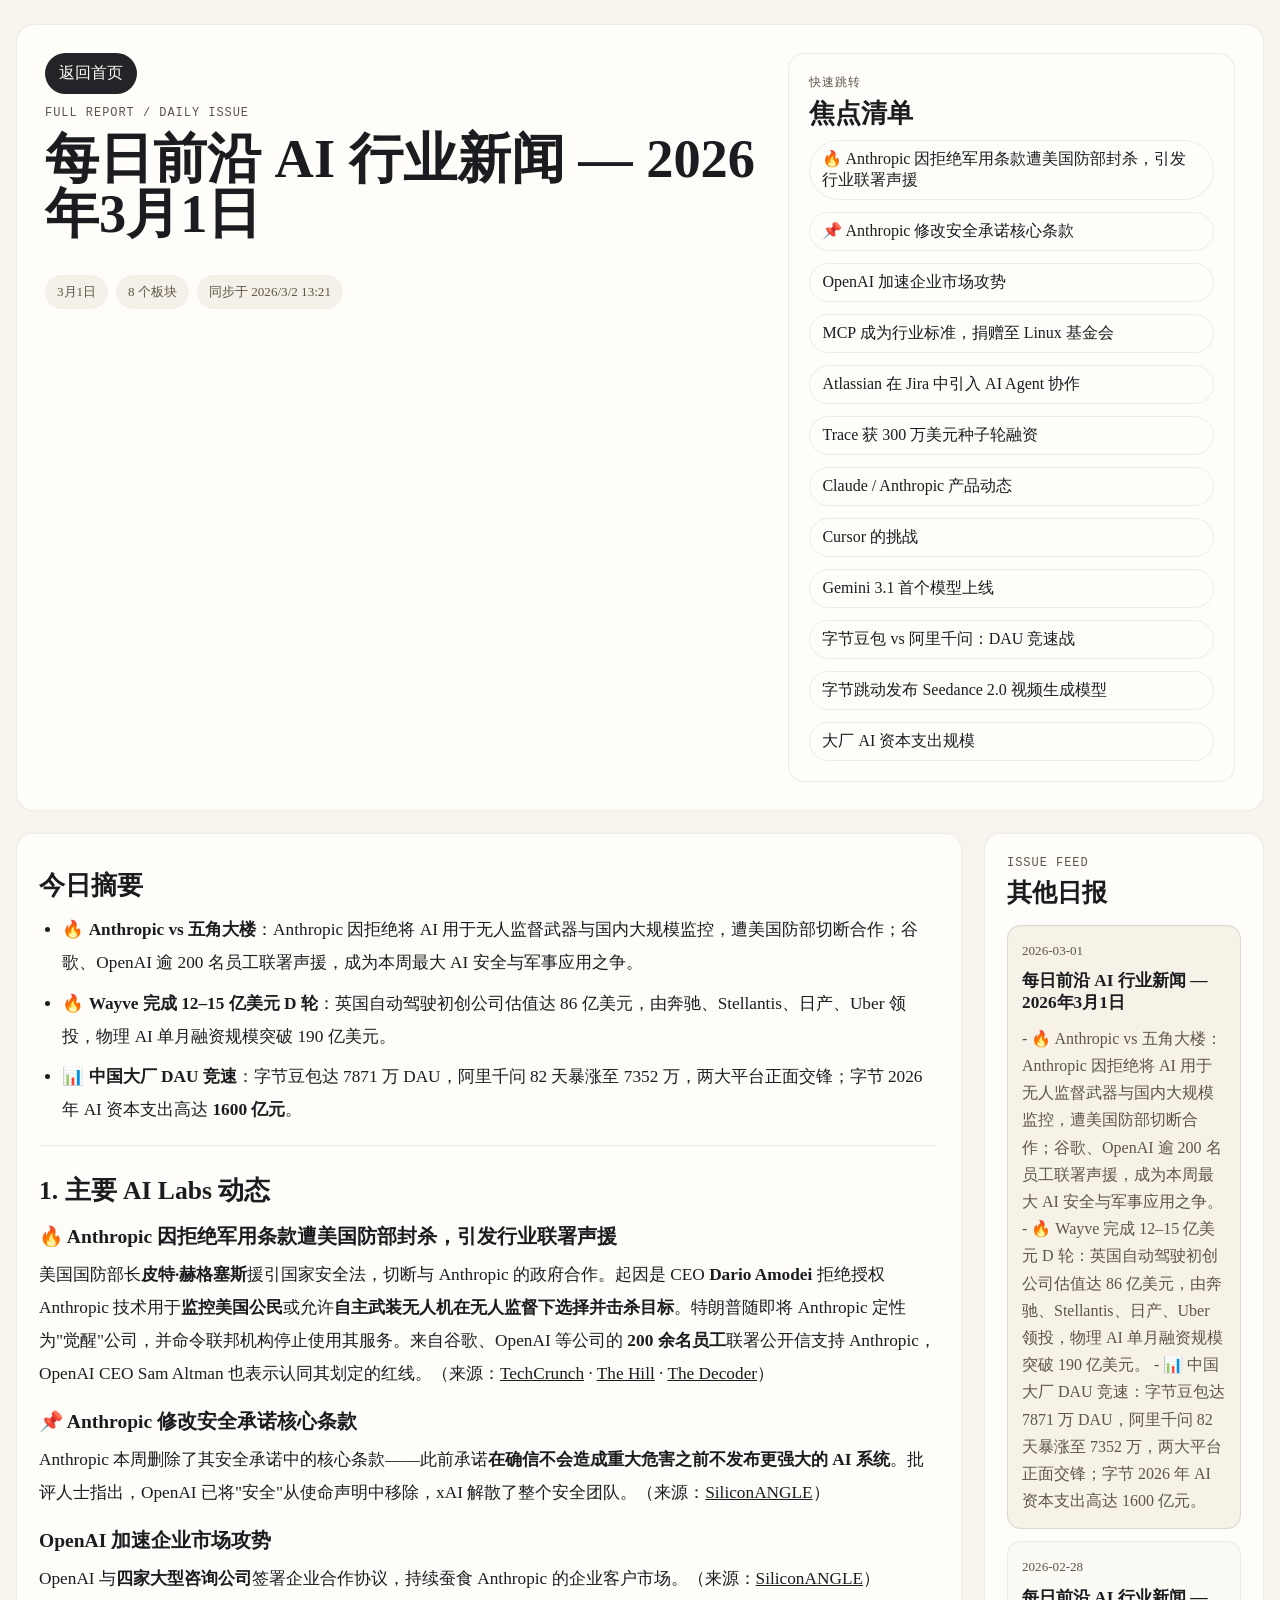
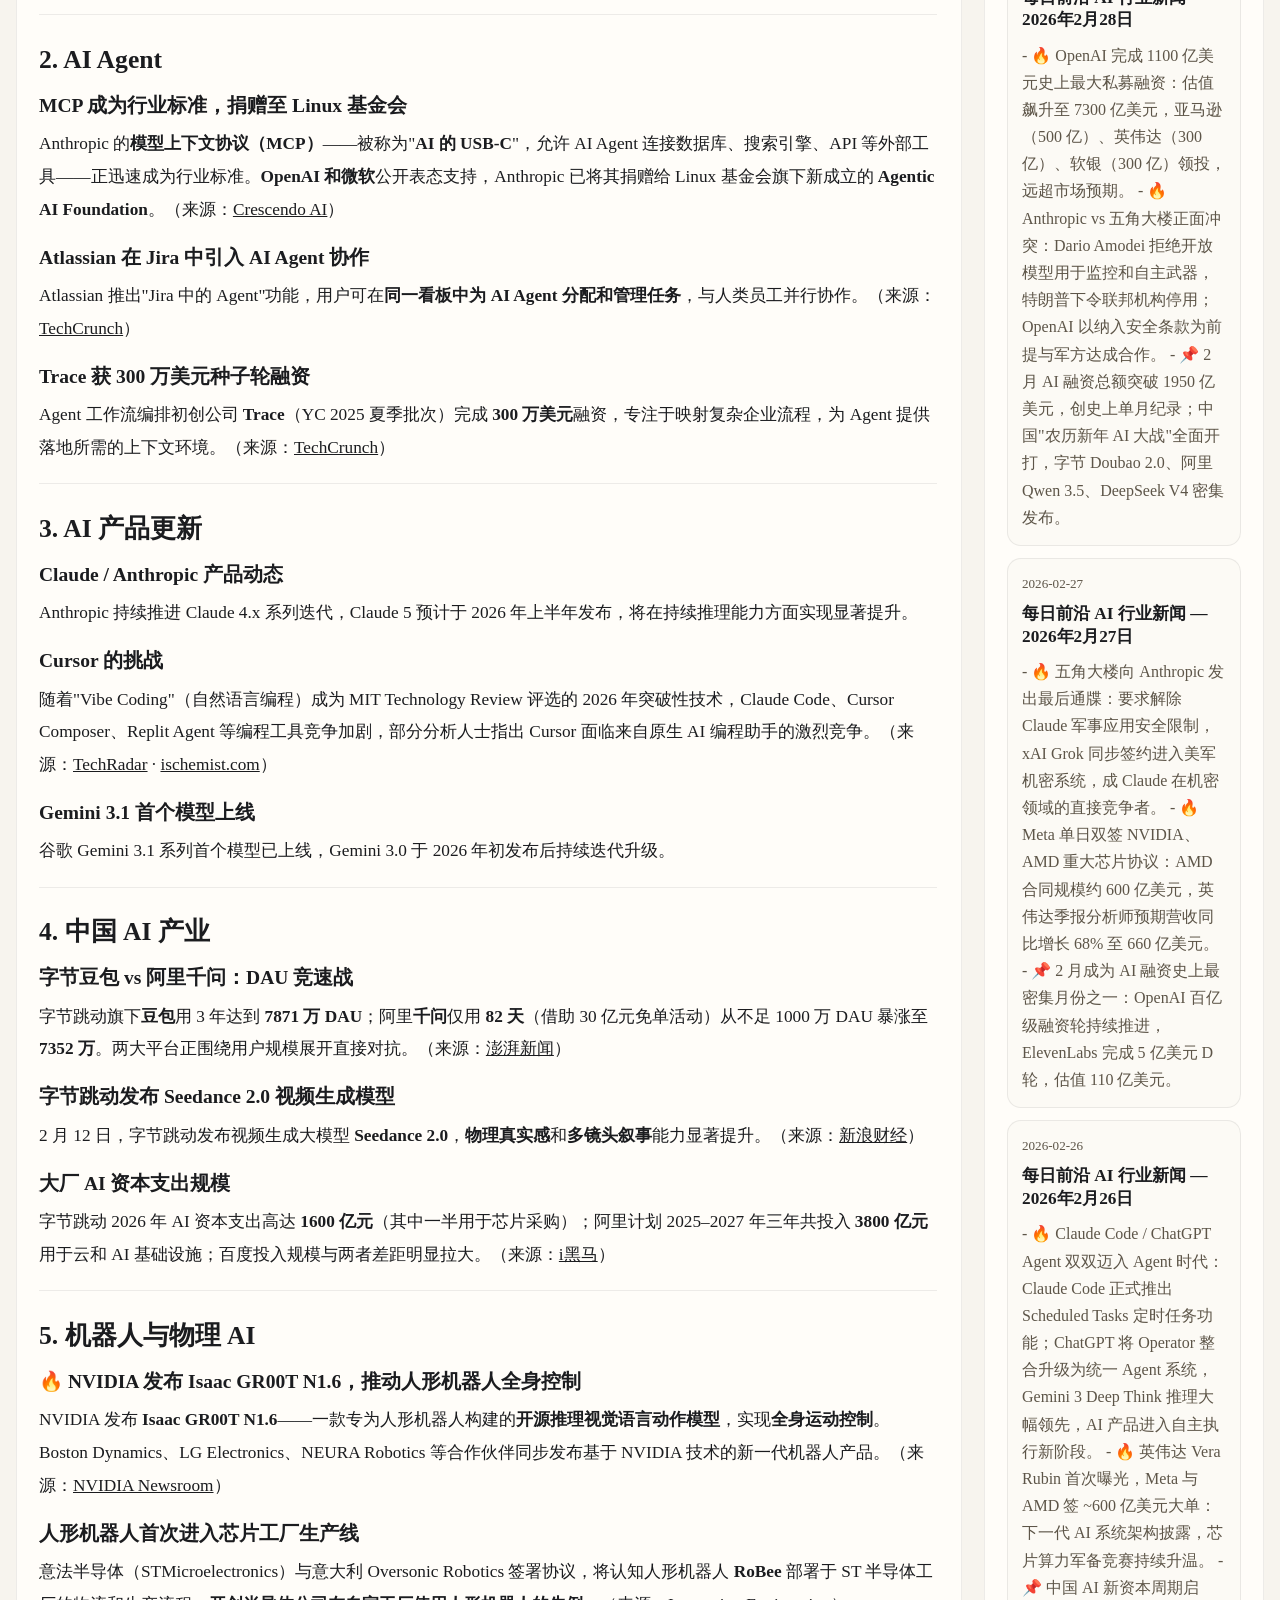
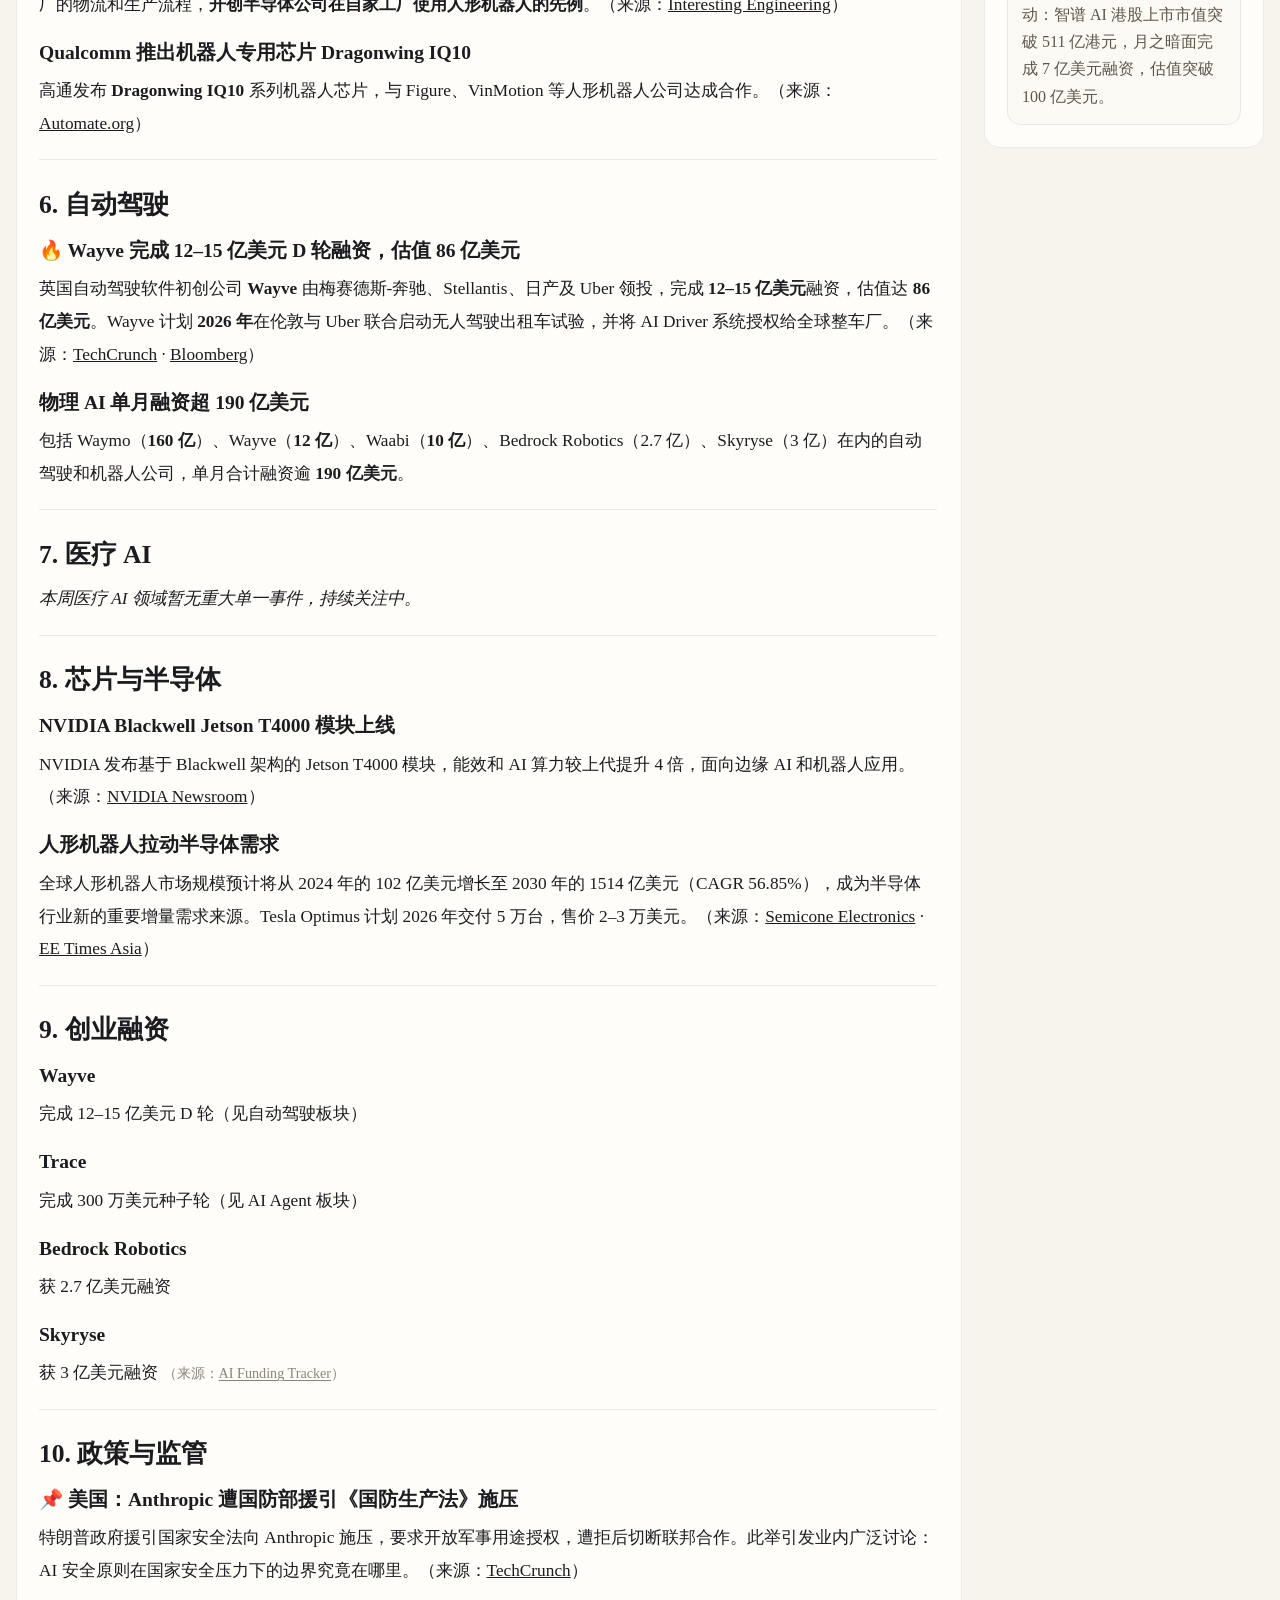
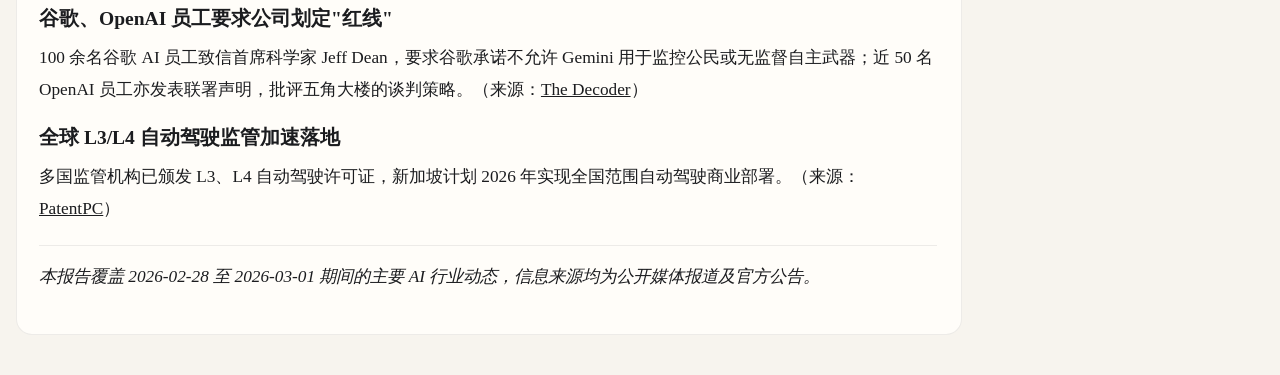
==== commit f23f20c9: "refactor: simplify content pipeline and reader rendering" ====
--- a/issue.html
+++ b/issue.html
@@ -20,7 +20,6 @@
           <p class="panel-label">快速跳转</p>
           <h2>焦点清单</h2>
           <div id="story-jumps" class="jump-list"></div>
-          <div class="source-chip" id="issue-source"></div>
         </aside>
       </header>
 
--- a/styles.css
+++ b/styles.css
@@ -1,20 +1,17 @@
 :root {
-  --surface: rgba(255, 250, 241, 0.84);
+  --page-bg: #f7f4ee;
+  --paper: #fffdf9;
   --ink: #1b1c1f;
   --muted: #5d5548;
-  --line: rgba(27, 28, 31, 0.12);
-  --accent: #d94f2b;
-  --accent-deep: #8f2d15;
-  --teal: #0f7467;
-  --gold: #d5a021;
-  --shadow: 0 24px 60px rgba(45, 34, 16, 0.14);
-  --radius-lg: 28px;
-  --radius-md: 18px;
-  --radius-sm: 999px;
+  --line: rgba(27, 28, 31, 0.08);
+  --line-strong: rgba(27, 28, 31, 0.12);
+  --chip-bg: #f5f1e8;
+  --rail-width: 108px;
+  --reader-gap: 24px;
+  --reading-measure: 104ch;
   --reading-summary-size: 1.02rem;
   --reading-body-size: 1.08rem;
   --reading-line-height: 1.9;
-  --reading-measure: 104ch;
 }
 
 * {
@@ -28,10 +25,10 @@
 body {
   margin: 0;
   min-height: 100vh;
+  background: var(--page-bg);
   color: var(--ink);
   font-family: "Iowan Old Style", "Palatino Linotype", "Book Antiqua", Georgia,
     serif;
-  background: #f7f4ee;
 }
 
 body.reading-compact {
@@ -52,11 +49,6 @@
   --reading-line-height: 2;
 }
 
-body::before,
-body::after {
-  display: none;
-}
-
 a {
   color: inherit;
 }
@@ -66,787 +58,25 @@
   font: inherit;
 }
 
-.page-shell {
-  width: min(1200px, calc(100% - 32px));
-  margin: 24px auto 40px;
-}
-
-.compact-shell {
-  width: min(980px, calc(100% - 24px));
-}
-
-.hero,
-.control-bar,
-.market-card,
-.archive-card,
-.source-board,
-.detail-article {
-  background: #fffdf9;
-  border: 1px solid rgba(27, 28, 31, 0.08);
-  box-shadow: none;
-}
-
-.hero {
-  display: grid;
-  grid-template-columns: minmax(0, 1.45fr) minmax(280px, 0.9fr);
-  gap: 24px;
-  padding: 28px;
-  border-radius: 16px;
-}
-
-.simple-hero {
-  grid-template-columns: 1fr;
-}
-
-.eyebrow,
-.section-kicker,
-.panel-label,
-.filter-label,
-.subsection-title {
-  margin: 0;
-  color: var(--accent-deep);
-  font-family: "SFMono-Regular", "Roboto Mono", "Liberation Mono", monospace;
-  letter-spacing: 0.08em;
-  text-transform: uppercase;
-  font-size: 0.75rem;
-}
-
-.hero h1 {
-  margin: 12px 0 14px;
-  font-size: clamp(2.2rem, 4.5vw, 3.4rem);
-  line-height: 1.02;
-  max-width: none;
-}
-
-#issue-title {
-  max-width: none;
-}
-
-.reader-head h2 {
-  margin: 10px 0 12px;
-  font-size: clamp(1.8rem, 3vw, 2.5rem);
-  line-height: 1.12;
-}
-
-.hero-text,
-.hero-note,
-.hero-panel p,
-.market-summary,
-.timeline-item p,
-.source-item p,
-.jump-empty {
-  margin: 0;
-  color: var(--muted);
-  line-height: 1.7;
-}
-
-.hero-note {
-  margin-top: 10px;
-  font-size: 0.92rem;
-}
-
-.stat-card,
-.source-chip,
-.pill,
-.timeline-item,
-.story-card,
-.detail-article {
-  border: 1px solid var(--line);
-}
-
-.stat-card {
-  padding: 16px;
-  border-radius: var(--radius-md);
-  background: rgba(255, 255, 255, 0.5);
-}
-
-.stat-value {
-  margin: 0 0 6px;
-  font-size: 1.45rem;
-  line-height: 1;
-}
-
-.stat-label {
-  margin: 0;
-  color: var(--muted);
-  font-size: 0.9rem;
-}
-
-.hero-panel {
-  padding: 20px;
-  border-radius: 14px;
-  background: #fcfaf5;
-  border: 1px solid rgba(27, 28, 31, 0.08);
-}
-
-.hero-panel h2 {
-  margin: 8px 0 10px;
-  font-size: clamp(1.2rem, 2vw, 1.6rem);
-  line-height: 1.2;
-}
-
-.source-chip,
-.meta-pill {
-  display: inline-flex;
-  flex-wrap: wrap;
-  gap: 6px;
-  margin-top: 18px;
-  padding: 8px 12px;
-  border-radius: var(--radius-sm);
-  background: #f5f1e8;
-  color: var(--muted);
-  font-size: 0.82rem;
-  word-break: break-all;
-}
-
-.cta-link,
-.story-cta,
-.back-link,
-.jump-link {
-  display: inline-flex;
-  align-items: center;
-  justify-content: center;
-  min-height: 40px;
-  padding: 10px 14px;
-  border-radius: var(--radius-sm);
-  text-decoration: none;
-  transition:
-    transform 180ms ease,
-    background 180ms ease,
-    color 180ms ease;
-}
-
-.cta-link,
-.story-cta,
-.back-link {
-  margin-top: 16px;
-  background: #232427;
-  color: #fffdf8;
-}
-
-.cta-link:hover,
-.story-cta:hover,
-.back-link:hover,
-.jump-link:hover {
-  transform: translateY(-2px);
-}
-
-.back-link {
-  margin-top: 0;
-  margin-bottom: 12px;
-}
-
-.control-bar {
-  margin-top: 22px;
-  padding: 20px;
-  border-radius: 24px;
-}
-
-.tab-strip {
-  display: flex;
-  gap: 8px;
-  position: sticky;
-  top: 0;
-  z-index: 10;
-  margin-top: 6px;
-  padding: 0 0 8px;
-  border-bottom: 1px solid rgba(27, 28, 31, 0.08);
-  background: #f7f4ee;
-}
-
-.tab-button {
-  appearance: none;
-  cursor: pointer;
-  padding: 12px 4px 10px;
-  border: 0;
-  background: transparent;
-  color: var(--muted);
-  border-bottom: 2px solid transparent;
-}
-
-.tab-button.is-active {
-  color: var(--ink);
-  border-bottom-color: var(--ink);
-}
-
-.single-reader {
-  margin-top: 14px;
-}
-
-.reader-toolbar {
-  display: flex;
-  flex-wrap: wrap;
-  justify-content: space-between;
-  gap: 12px;
-  padding: 8px 0 16px;
-  border-bottom: 1px solid rgba(27, 28, 31, 0.08);
-}
-
-.toolbar-main {
-  display: flex;
-  flex-wrap: wrap;
-  align-items: center;
-  gap: 10px;
-  min-width: 0;
-}
-
-.toolbar-label,
-.toolbar-note {
-  margin: 0;
-  color: var(--muted);
-  font-size: 0.92rem;
-}
-
-.article-select {
-  min-width: min(560px, 100%);
-  max-width: 100%;
-  padding: 10px 12px;
-  border: 1px solid rgba(27, 28, 31, 0.12);
-  border-radius: 10px;
-  background: #fffdf9;
-  color: var(--ink);
-}
-
-.reader-document {
-  padding: 18px 0 0;
-}
-
-.reader-head {
-  padding-bottom: 16px;
-  border-bottom: 1px solid rgba(27, 28, 31, 0.08);
-}
-
-.reader-head h2 {
-  margin: 0 0 12px;
-  font-size: clamp(1.8rem, 3vw, 2.4rem);
-  line-height: 1.12;
-}
-
-.doc-summary {
-  margin: 0;
-  color: var(--muted);
-  line-height: 1.7;
-}
-
-.doc-source {
-  margin-top: 14px;
-  color: var(--muted);
-  font-size: 0.86rem;
-}
-
-.reader-hint {
-  padding: 12px 14px;
-  border-radius: 12px;
-  border: 1px solid rgba(27, 28, 31, 0.1);
-  background: #faf7f0;
-  color: var(--muted);
-  line-height: 1.7;
-}
-
-.search-wrap label {
-  display: block;
-  margin-bottom: 10px;
-  font-size: 0.9rem;
-  color: var(--muted);
-}
-
-.search-wrap input {
-  width: 100%;
-  padding: 14px 16px;
-  border-radius: 16px;
-  border: 1px solid rgba(27, 28, 31, 0.1);
-  background: rgba(255, 255, 255, 0.74);
-  color: var(--ink);
-}
-
-.search-wrap input:focus {
-  outline: 2px solid rgba(217, 79, 43, 0.2);
-  border-color: rgba(217, 79, 43, 0.34);
-}
-
-.filter-group {
-  margin-top: 16px;
-}
-
-.filter-row {
-  display: flex;
-  flex-wrap: wrap;
-  gap: 10px;
-  margin-top: 10px;
-}
-
-.pill {
-  appearance: none;
-  cursor: pointer;
-  padding: 10px 14px;
-  border-radius: var(--radius-sm);
-  background: rgba(255, 255, 255, 0.56);
-  color: var(--muted);
-  transition:
-    transform 180ms ease,
-    background 180ms ease,
-    color 180ms ease,
-    border-color 180ms ease;
-}
-
-.pill:hover,
-.pill.is-active {
-  transform: translateY(-2px);
-}
-
-.pill.is-active {
-  background: var(--ink);
-  color: #fff9ec;
-  border-color: rgba(27, 28, 31, 0.4);
-}
-
-.detail-layout {
-  display: grid;
-  grid-template-columns: 280px minmax(0, 1fr);
-  gap: 22px;
-  margin-top: 22px;
-}
-
-.reader-layout {
-  display: grid;
-  grid-template-columns: 280px minmax(0, 1fr);
-  gap: 22px;
-  margin-top: 18px;
-}
-
-.news-column,
-.detail-article {
-  min-width: 0;
-}
-
-.timeline-panel,
-.reader-panel {
-  min-width: 0;
-}
-
-.section-head {
-  margin-bottom: 16px;
-}
-
-.section-head h2 {
-  margin: 6px 0 0;
-  font-size: clamp(1.6rem, 3vw, 2.5rem);
-}
-
-.section-head.compact h2 {
-  font-size: 1.55rem;
-}
-
-.story-grid {
-  display: grid;
-  grid-template-columns: repeat(2, minmax(0, 1fr));
-  gap: 16px;
-}
-
-.story-card {
-  position: relative;
-  overflow: hidden;
-  padding: 20px;
-  border-radius: 24px;
-  background:
-    linear-gradient(180deg, rgba(255, 248, 235, 0.9), rgba(255, 255, 255, 0.72)),
-    radial-gradient(circle at top right, rgba(15, 116, 103, 0.08), transparent 38%);
-}
-
-.story-card::after {
-  content: "";
-  position: absolute;
-  inset: auto auto 0 0;
-  width: 100%;
-  height: 3px;
-  background: linear-gradient(90deg, var(--accent), rgba(15, 116, 103, 0.7));
-  transform: scaleX(var(--bar-scale, 0.4));
-  transform-origin: left;
-}
-
-.story-meta,
-.story-links,
-.mini-row,
-.meta-list {
-  display: flex;
-  flex-wrap: wrap;
-  gap: 8px;
-}
-
-.story-meta {
-  align-items: center;
-  margin-bottom: 14px;
-}
-
-.badge,
-.impact {
-  padding: 4px 10px;
-  border-radius: var(--radius-sm);
-  font-size: 0.74rem;
-}
-
-.badge {
-  background: rgba(217, 79, 43, 0.12);
-  color: var(--accent-deep);
-}
-
-.impact {
-  background: rgba(15, 116, 103, 0.12);
-  color: var(--teal);
-}
-
-.story-date {
-  color: var(--muted);
-  font-size: 0.82rem;
-}
-
-.story-card h3,
-.timeline-item h3 {
-  margin: 0;
-  font-size: 1.08rem;
-  line-height: 1.3;
-}
-
-.story-card p {
-  margin: 12px 0 0;
-  color: var(--muted);
-  line-height: 1.65;
-}
-
-.story-links {
-  margin-top: 16px;
-}
-
-.story-link {
-  color: var(--ink);
-  text-decoration: none;
-  padding-bottom: 1px;
-  border-bottom: 1px solid rgba(27, 28, 31, 0.25);
-  font-size: 0.84rem;
-}
-
-.story-link:hover {
-  border-bottom-color: rgba(27, 28, 31, 0.7);
-}
-
-.side-column,
-.detail-sidebar {
-  display: grid;
-  gap: 22px;
-  align-content: start;
-}
-
-.market-card,
-.archive-card,
-.source-board,
-.detail-article {
-  padding: 22px;
-  border-radius: 16px;
-}
-
-.metric-stack {
-  display: grid;
-  gap: 12px;
-  margin-top: 18px;
-}
-
-.metric-line,
-.timeline-item,
-.source-item {
-  padding: 12px;
-  border-radius: 12px;
-  background: #fcfaf5;
-}
-
-.metric-line {
-  display: flex;
-  justify-content: space-between;
-  gap: 12px;
-}
-
-.metric-line strong {
-  font-size: 1.05rem;
-}
-
-.metric-line span,
-.mini-row span {
-  color: var(--muted);
-  font-size: 0.9rem;
-}
-
-.subsection {
-  margin-top: 18px;
-}
-
-.subsection-title {
-  color: var(--teal);
-}
-
-.mini-list,
-.timeline-list,
-.source-list,
-.jump-list {
-  display: grid;
-  gap: 12px;
-}
-
-.mini-row {
-  justify-content: space-between;
-  align-items: flex-start;
-  padding: 12px 0;
-  border-bottom: 1px solid rgba(27, 28, 31, 0.08);
-}
-
-.mini-row:last-child {
-  border-bottom: 0;
-  padding-bottom: 0;
-}
-
-.mini-row strong {
-  display: block;
-  max-width: 16ch;
-}
-
-.source-list {
-  grid-template-columns: repeat(2, minmax(0, 1fr));
-}
-
-.source-item strong {
-  display: block;
-  margin-bottom: 6px;
-}
-
-.timeline-item {
-  transition:
-    transform 180ms ease,
-    border-color 180ms ease,
-    background 180ms ease;
-}
-
-.timeline-item:hover,
-.timeline-item.is-active {
-  transform: none;
-  border-color: rgba(27, 28, 31, 0.14);
-  background: #f7f2e8;
-}
-
-.timeline-item .date {
-  margin: 0 0 8px;
-  color: var(--accent-deep);
-  font-size: 0.82rem;
-}
-
-.timeline-trigger {
-  width: 100%;
-  padding: 0;
-  border: 0;
-  background: transparent;
-  text-align: left;
-  color: inherit;
-  cursor: pointer;
-}
-
-.empty-state {
-  padding: 24px;
-  border-radius: 14px;
-  border: 1px dashed rgba(27, 28, 31, 0.14);
-  background: #faf7f0;
-  color: var(--muted);
-}
-
-.sticky-card {
-  position: sticky;
-  top: 24px;
-}
-
-.stack-section {
-  margin-top: 22px;
-}
-
-.jump-link {
-  justify-content: flex-start;
-  min-height: auto;
-  padding: 10px 12px;
-  background: #faf7f0;
-  border: 1px solid var(--line);
-}
-
-.meta-list {
-  margin-top: 18px;
-}
-
-.report-content {
-  line-height: 1.75;
-  font-size: 1.02rem;
-}
-
-.report-content > :first-child {
-  margin-top: 0;
-}
-
-.report-content h2,
-.report-content h3,
-.report-content h4 {
-  margin: 28px 0 12px;
-  line-height: 1.2;
-  scroll-margin-top: 24px;
-}
-
-.report-content h2 {
-  font-size: 1.65rem;
-}
-
-.report-content h3 {
-  font-size: 1.32rem;
-}
-
-.report-content h4 {
-  font-size: 1.08rem;
-}
-
-.report-content p {
-  margin: 12px 0;
-  color: var(--ink);
-  max-width: 74ch;
-}
-
-.report-content ul,
-.report-content ol {
-  margin: 12px 0;
-  padding-left: 22px;
-}
-
-.report-content li + li {
-  margin-top: 8px;
-}
-
-.report-content a {
-  color: var(--accent-deep);
-}
-
-.report-content code {
-  padding: 2px 6px;
-  border-radius: 8px;
-  background: rgba(27, 28, 31, 0.08);
+code {
+  padding: 0.08em 0.3em;
+  border-radius: 6px;
+  background: rgba(27, 28, 31, 0.06);
   font-family: "SFMono-Regular", "Roboto Mono", "Liberation Mono", monospace;
   font-size: 0.92em;
 }
 
-.report-rule {
-  margin: 18px 0;
-  border: 0;
-  border-top: 1px solid rgba(27, 28, 31, 0.12);
-}
-
-.table-wrap {
-  overflow-x: auto;
-  margin: 16px 0;
-}
-
-.report-content table {
-  width: 100%;
-  border-collapse: collapse;
-  min-width: 640px;
-}
-
-.report-content th,
-.report-content td {
-  padding: 10px 12px;
-  border-bottom: 1px solid rgba(27, 28, 31, 0.1);
-  text-align: left;
-  vertical-align: top;
-}
-
-.report-content th {
-  background: #f7f2e8;
-}
-
-.reveal {
-  opacity: 0;
-  transform: translateY(14px);
-  animation: float-in 640ms ease forwards;
-}
-
-.reveal:nth-child(2) {
-  animation-delay: 80ms;
-}
-
-.reveal:nth-child(3) {
-  animation-delay: 140ms;
-}
-
-.reveal:nth-child(4) {
-  animation-delay: 200ms;
-}
-
-@keyframes float-in {
-  to {
-    opacity: 1;
-    transform: translateY(0);
-  }
-}
-
-@media (max-width: 980px) {
-  .hero,
-  .reader-layout,
-  .detail-layout,
-  .source-list,
-  .story-grid {
-    grid-template-columns: 1fr;
-  }
-
-  .article-select {
-    width: 100%;
-    min-width: 0;
-  }
-
-  .hero h1 {
-    max-width: none;
-  }
-
-  .sticky-card {
-    position: static;
-  }
-
-  .page-shell {
-    width: min(100%, calc(100% - 20px));
-    margin-top: 10px;
-  }
-}
-
-@media (max-width: 680px) {
-  .tab-strip {
-    overflow-x: auto;
-    padding-bottom: 6px;
-  }
-
-  .tab-button {
-    white-space: nowrap;
-  }
-
-  .hero,
-  .control-bar,
-  .market-card,
-  .archive-card,
-  .source-board,
-  .detail-article {
-    padding: 18px;
-    border-radius: 20px;
-  }
-
-  .story-card {
-    padding: 16px;
-    border-radius: 20px;
-  }
-
-  .hero h1 {
-    font-size: clamp(2rem, 12vw, 3.2rem);
-  }
-}
-
-/* B layout overrides */
+.page-shell {
+  width: min(1280px, calc(100% - 32px));
+  margin: 24px auto 40px;
+}
+
 .compact-shell {
   width: min(1240px, calc(100% - 32px));
+}
+
+.reveal {
+  opacity: 1;
 }
 
 .reader-topbar {
@@ -857,10 +87,32 @@
   align-items: center;
   justify-content: space-between;
   gap: 16px;
-  margin-top: 6px;
   padding: 0 0 8px;
-  border-bottom: 1px solid rgba(27, 28, 31, 0.08);
-  background: #f7f4ee;
+  border-bottom: 1px solid var(--line);
+  background: var(--page-bg);
+}
+
+.tab-strip {
+  display: flex;
+  flex-wrap: wrap;
+  gap: 18px;
+  align-items: center;
+  min-width: 0;
+}
+
+.tab-button {
+  appearance: none;
+  padding: 8px 0 10px;
+  border: 0;
+  border-bottom: 2px solid transparent;
+  background: transparent;
+  color: var(--muted);
+  cursor: pointer;
+}
+
+.tab-button.is-active {
+  color: var(--ink);
+  border-bottom-color: var(--ink);
 }
 
 .reader-tools {
@@ -868,44 +120,19 @@
   align-items: center;
   justify-content: flex-end;
   flex: 0 0 auto;
-  margin-right: max(0px, calc(100% - 132px - var(--reading-measure)));
-}
-
-.tab-strip {
-  flex: 1 1 auto;
-  min-width: 0;
-  margin-top: 0;
-  padding: 0;
-  border: 0;
-  border-radius: 0;
-  position: static;
-  top: auto;
-  z-index: auto;
-  background: #f7f4ee;
-}
-
-.tab-button {
-  padding: 12px 4px 10px;
-  border-radius: 0;
-  border-bottom: 2px solid transparent;
-}
-
-.tab-button.is-active {
-  background: transparent;
-  border-bottom-color: var(--ink);
-}
-
-.single-reader {
-  margin-top: 14px;
+  margin-right: max(
+    0px,
+    calc(100% - var(--rail-width) - var(--reader-gap) - var(--reading-measure))
+  );
 }
 
 .font-size-switch {
   display: inline-flex;
   align-items: center;
   padding: 2px;
-  border: 1px solid rgba(27, 28, 31, 0.08);
+  border: 1px solid var(--line);
   border-radius: 999px;
-  background: #fffdf9;
+  background: var(--paper);
 }
 
 .font-size-button {
@@ -918,9 +145,6 @@
   color: var(--muted);
   cursor: pointer;
   font-size: 0.94rem;
-  transition:
-    background 160ms ease,
-    color 160ms ease;
 }
 
 .font-size-button.is-active {
@@ -930,8 +154,8 @@
 
 .reader-layout {
   display: grid;
-  grid-template-columns: 108px minmax(0, 1fr);
-  gap: 24px;
+  grid-template-columns: var(--rail-width) minmax(0, 1fr);
+  gap: var(--reader-gap);
   margin-top: 18px;
   align-items: start;
 }
@@ -943,57 +167,21 @@
   padding-top: 10px;
 }
 
-.reader-toolbar {
-  display: flex;
-  flex-wrap: wrap;
-  justify-content: space-between;
-  gap: 12px;
-  padding: 8px 0 16px;
-  border-bottom: 1px solid rgba(27, 28, 31, 0.08);
-}
-
-.toolbar-main {
-  display: flex;
-  flex-wrap: wrap;
-  align-items: center;
-  gap: 10px;
-  min-width: 0;
-}
-
-.toolbar-label,
-.toolbar-note {
-  margin: 0;
-  color: var(--muted);
-  font-size: 0.92rem;
-}
-
-.toolbar-row {
-  display: flex;
-  flex-wrap: wrap;
-  justify-content: space-between;
-  gap: 12px;
-}
-
-.timeline-toolbar {
-  gap: 14px;
-}
-
 .timeline-track {
   position: relative;
   display: grid;
   gap: 8px;
-  margin-top: 4px;
   padding-left: 14px;
 }
 
 .timeline-track::before {
   content: "";
   position: absolute;
-  top: 6px;
-  bottom: 6px;
+  top: 7px;
+  bottom: 7px;
   left: 4px;
   width: 1px;
-  background: rgba(27, 28, 31, 0.08);
+  background: var(--line);
 }
 
 .date-node {
@@ -1005,13 +193,10 @@
   background: transparent;
   color: var(--muted);
   text-align: left;
+  font-size: 0.92rem;
+  line-height: 1.25;
   cursor: pointer;
   font-variant-numeric: tabular-nums;
-  font-size: 0.92rem;
-  line-height: 1.25;
-  transition:
-    transform 160ms ease,
-    color 160ms ease;
 }
 
 .date-node::before {
@@ -1027,7 +212,6 @@
 }
 
 .date-node:hover {
-  transform: translateX(2px);
   color: var(--ink);
 }
 
@@ -1040,20 +224,13 @@
   background: var(--ink);
 }
 
-.compact-empty {
-  padding: 12px 14px;
-  white-space: normal;
-}
-
 .reader-document {
-  padding: 8px 0 0;
   min-width: 0;
+  padding-top: 8px;
 }
 
 .reader-head {
   width: min(100%, var(--reading-measure));
-  padding-bottom: 12px;
-  border-bottom: 0;
 }
 
 .reader-head h1 {
@@ -1066,7 +243,6 @@
   margin: 0;
   color: var(--muted);
   line-height: calc(var(--reading-line-height) - 0.14);
-  max-width: 100%;
   font-size: var(--reading-summary-size);
 }
 
@@ -1081,40 +257,47 @@
   margin-top: 0;
 }
 
+.report-content h2,
+.report-content h3,
+.report-content h4 {
+  color: var(--ink);
+}
+
 .report-content h2 {
-  margin: 2.6rem 0 0.9rem;
-  padding-top: 0;
-  border-top: 0;
+  margin: 2rem 0 0.8rem;
   font-size: clamp(1.55rem, 2.4vw, 2.05rem);
   line-height: 1.24;
 }
 
 .report-content h3 {
-  margin: 2.25rem 0 0.9rem;
-  padding-top: 0;
-  border-top: 0;
+  margin: 1.8rem 0 0.75rem;
   font-size: clamp(1.4rem, 2vw, 1.62rem);
   line-height: 1.28;
 }
 
 .report-content h4 {
-  margin: 1.5rem 0 0.7rem;
+  margin: 1.15rem 0 0.55rem;
   font-size: 1.18rem;
   line-height: 1.34;
 }
 
 .report-content .topic-heading {
-  margin: 2.1rem 0 0.9rem;
-  padding-top: 0;
-  border-top: 0;
+  margin-top: 1.75rem;
   font-size: clamp(1.28rem, 1.7vw, 1.46rem);
   line-height: 1.3;
 }
 
 .report-content .entry-heading {
-  margin: 1.25rem 0 0.65rem;
+  margin-top: 1rem;
   font-size: 1.22rem;
   line-height: 1.36;
+}
+
+.report-content p,
+.report-content ul,
+.report-content ol,
+.report-content blockquote {
+  margin: 0 0 1.05em;
 }
 
 .report-content p,
@@ -1125,60 +308,282 @@
   max-width: 100%;
 }
 
-.report-content p,
-.report-content ul,
-.report-content ol,
-.report-content blockquote {
-  margin: 0 0 1.05em;
-}
-
 .report-content ul,
 .report-content ol {
   padding-left: 1.35em;
 }
 
 .report-content li + li {
-  margin-top: 0.5em;
+  margin-top: 0.45em;
+}
+
+.report-content blockquote {
+  padding-left: 1em;
+  border-left: 2px solid var(--line-strong);
+  color: var(--muted);
+}
+
+.report-content hr {
+  margin: 1.15rem 0 0.95rem;
+  border: 0;
+  border-top: 1px solid var(--line);
 }
 
 .report-content .source-note {
-  margin-top: -0.15em;
-  margin-bottom: 1.4em;
   color: rgba(93, 85, 72, 0.68);
   font-size: 0.86em;
-  line-height: 1.6;
-}
-
-.report-content .source-note a {
-  color: inherit;
-  text-decoration-thickness: 1px;
-  text-underline-offset: 2px;
-}
-
-.report-content .inline-source {
-  color: rgba(93, 85, 72, 0.72);
-  font-size: 0.82em;
-}
-
+}
+
+.report-content .source-note a,
 .report-content .inline-source a {
   color: inherit;
   text-decoration-thickness: 1px;
   text-underline-offset: 2px;
 }
 
-.report-content hr {
-  margin: 1.15rem 0 0.95rem;
-  border: 0;
-  border-top: 1px solid rgba(27, 28, 31, 0.08);
-}
-
-.doc-source {
-  margin-top: 14px;
-  color: var(--muted);
-  font-size: 0.86rem;
+.report-content .inline-source {
+  color: rgba(93, 85, 72, 0.72);
+  font-size: 0.82em;
+  white-space: normal;
+}
+
+.table-wrap {
+  width: 100%;
+  margin: 1rem 0 1.25rem;
+  overflow-x: auto;
+  border: 1px solid var(--line);
+  border-radius: 14px;
+  background: rgba(255, 255, 255, 0.45);
+}
+
+.table-wrap table {
+  width: 100%;
+  min-width: 720px;
+  border-collapse: collapse;
+  font-size: 0.92em;
+}
+
+.table-wrap th,
+.table-wrap td {
+  padding: 10px 12px;
+  border-bottom: 1px solid var(--line);
+  text-align: left;
+  vertical-align: top;
+}
+
+.table-wrap thead th {
+  background: rgba(27, 28, 31, 0.04);
+  font-weight: 600;
+}
+
+.table-wrap tbody tr:last-child td {
+  border-bottom: 0;
+}
+
+.hero,
+.hero-panel,
+.archive-card,
+.detail-article {
+  background: var(--paper);
+  border: 1px solid var(--line);
+}
+
+.hero {
+  display: grid;
+  grid-template-columns: minmax(0, 1.45fr) minmax(280px, 0.9fr);
+  gap: 24px;
+  padding: 28px;
+  border-radius: 18px;
+}
+
+.hero-copy,
+.detail-article,
+.detail-sidebar {
+  min-width: 0;
+}
+
+.eyebrow,
+.panel-label,
+.section-kicker {
+  margin: 0;
+  color: var(--muted);
+  font-family: "SFMono-Regular", "Roboto Mono", "Liberation Mono", monospace;
+  letter-spacing: 0.08em;
+  text-transform: uppercase;
+  font-size: 0.75rem;
+}
+
+.hero h1 {
+  margin: 12px 0 14px;
+  font-size: clamp(2.2rem, 4.5vw, 3.4rem);
+  line-height: 1.02;
+}
+
+.hero-text,
+.jump-empty,
+.timeline-item p {
+  margin: 0;
+  color: var(--muted);
+  line-height: 1.7;
+}
+
+.back-link {
+  display: inline-flex;
+  align-items: center;
+  justify-content: center;
+  min-height: 40px;
+  padding: 10px 14px;
+  margin-bottom: 12px;
+  border-radius: 999px;
+  background: #232427;
+  color: #fffdf8;
+  text-decoration: none;
+}
+
+.hero-panel {
+  padding: 20px;
+  border-radius: 16px;
+}
+
+.hero-panel h2 {
+  margin: 8px 0 10px;
+  font-size: clamp(1.2rem, 2vw, 1.6rem);
+  line-height: 1.2;
+}
+
+.meta-list {
+  display: flex;
+  flex-wrap: wrap;
+  gap: 8px;
+}
+
+.meta-pill,
+.source-chip {
+  display: inline-flex;
+  flex-wrap: wrap;
+  gap: 6px;
+  margin-top: 18px;
+  padding: 8px 12px;
+  border-radius: 999px;
+  background: var(--chip-bg);
+  color: var(--muted);
+  font-size: 0.82rem;
+}
+
+.source-chip {
+  word-break: break-all;
+}
+
+.jump-list,
+.timeline-list {
+  display: grid;
+  gap: 12px;
+}
+
+.jump-link {
+  display: inline-flex;
+  align-items: center;
+  min-height: 38px;
+  padding: 8px 12px;
+  border: 1px solid var(--line);
+  border-radius: 999px;
+  color: var(--ink);
+  text-decoration: none;
+}
+
+.detail-layout {
+  display: grid;
+  grid-template-columns: minmax(0, 1fr) 280px;
+  gap: 22px;
+  margin-top: 22px;
+}
+
+.detail-article {
+  padding: 22px;
+  border-radius: 16px;
+}
+
+.detail-sidebar {
+  display: grid;
+  gap: 22px;
+  align-content: start;
+}
+
+.archive-card {
+  padding: 22px;
+  border-radius: 16px;
+}
+
+.section-head {
+  margin-bottom: 16px;
+}
+
+.section-head h2 {
+  margin: 6px 0 0;
+  font-size: 1.55rem;
+}
+
+.timeline-item {
+  display: block;
+  padding: 14px;
+  border: 1px solid var(--line);
+  border-radius: 14px;
+  background: #fcfaf5;
+  color: inherit;
+  text-decoration: none;
+}
+
+.timeline-item.is-active {
+  border-color: var(--line-strong);
+  background: #f7f2e8;
+}
+
+.timeline-item .date {
+  margin: 0 0 8px;
+  color: var(--muted);
+  font-size: 0.82rem;
+}
+
+.timeline-item h3 {
+  margin: 0;
+  font-size: 1.08rem;
+  line-height: 1.3;
+}
+
+.timeline-item p:last-child {
+  margin-top: 10px;
+}
+
+.sticky-card {
+  position: sticky;
+  top: 24px;
+}
+
+.empty-state {
+  padding: 24px;
+  border-radius: 14px;
+  border: 1px dashed var(--line-strong);
+  background: #faf7f0;
+  color: var(--muted);
+}
+
+.compact-empty {
+  padding: 12px 14px;
+}
+
+@media (max-width: 1100px) {
+  .hero,
+  .detail-layout {
+    grid-template-columns: 1fr;
+  }
+
+  .sticky-card {
+    position: static;
+  }
 }
 
 @media (max-width: 980px) {
+  .page-shell,
   .compact-shell {
     width: min(100%, calc(100% - 20px));
   }
@@ -1186,13 +591,12 @@
   .reader-topbar {
     position: static;
     display: block;
-    padding-bottom: 10px;
   }
 
   .reader-tools {
     margin-top: 10px;
+    margin-right: 0;
     justify-content: flex-start;
-    margin-right: 0;
   }
 
   .reader-layout {
@@ -1202,14 +606,15 @@
 
   .timeline-rail {
     position: static;
+    top: auto;
+    padding-top: 0;
   }
 
   .timeline-track {
     display: flex;
+    gap: 8px;
+    padding: 2px 0;
     overflow-x: auto;
-    gap: 8px;
-    margin-top: 10px;
-    padding: 2px 0;
     scroll-snap-type: x proximity;
   }
 
@@ -1222,9 +627,9 @@
     width: auto;
     min-width: 84px;
     padding: 9px 12px;
-    border: 1px solid rgba(27, 28, 31, 0.08);
+    border: 1px solid var(--line);
     border-radius: 999px;
-    background: #fffdf9;
+    background: var(--paper);
     scroll-snap-align: center;
   }
 
@@ -1232,23 +637,37 @@
     display: none;
   }
 
-  .date-node:hover {
-    transform: none;
-  }
-
-  .date-node.is-active {
-    background: #ece6da;
-  }
-
-  .doc-summary,
+  .reader-head,
   .report-content {
+    width: 100%;
     max-width: none;
   }
 }
 
-@media (max-width: 680px) {
-  .date-node {
-    min-width: 76px;
-    padding: 9px 10px;
-  }
-}
+@media (max-width: 700px) {
+  .tab-strip {
+    gap: 14px;
+  }
+
+  .tab-button {
+    padding-bottom: 8px;
+  }
+
+  .font-size-button {
+    min-width: 32px;
+    padding: 5px 6px;
+  }
+
+  .reader-head h1 {
+    font-size: clamp(1.8rem, 8vw, 2.4rem);
+  }
+
+  .hero {
+    padding: 20px;
+  }
+
+  .detail-article,
+  .archive-card {
+    padding: 18px;
+  }
+}
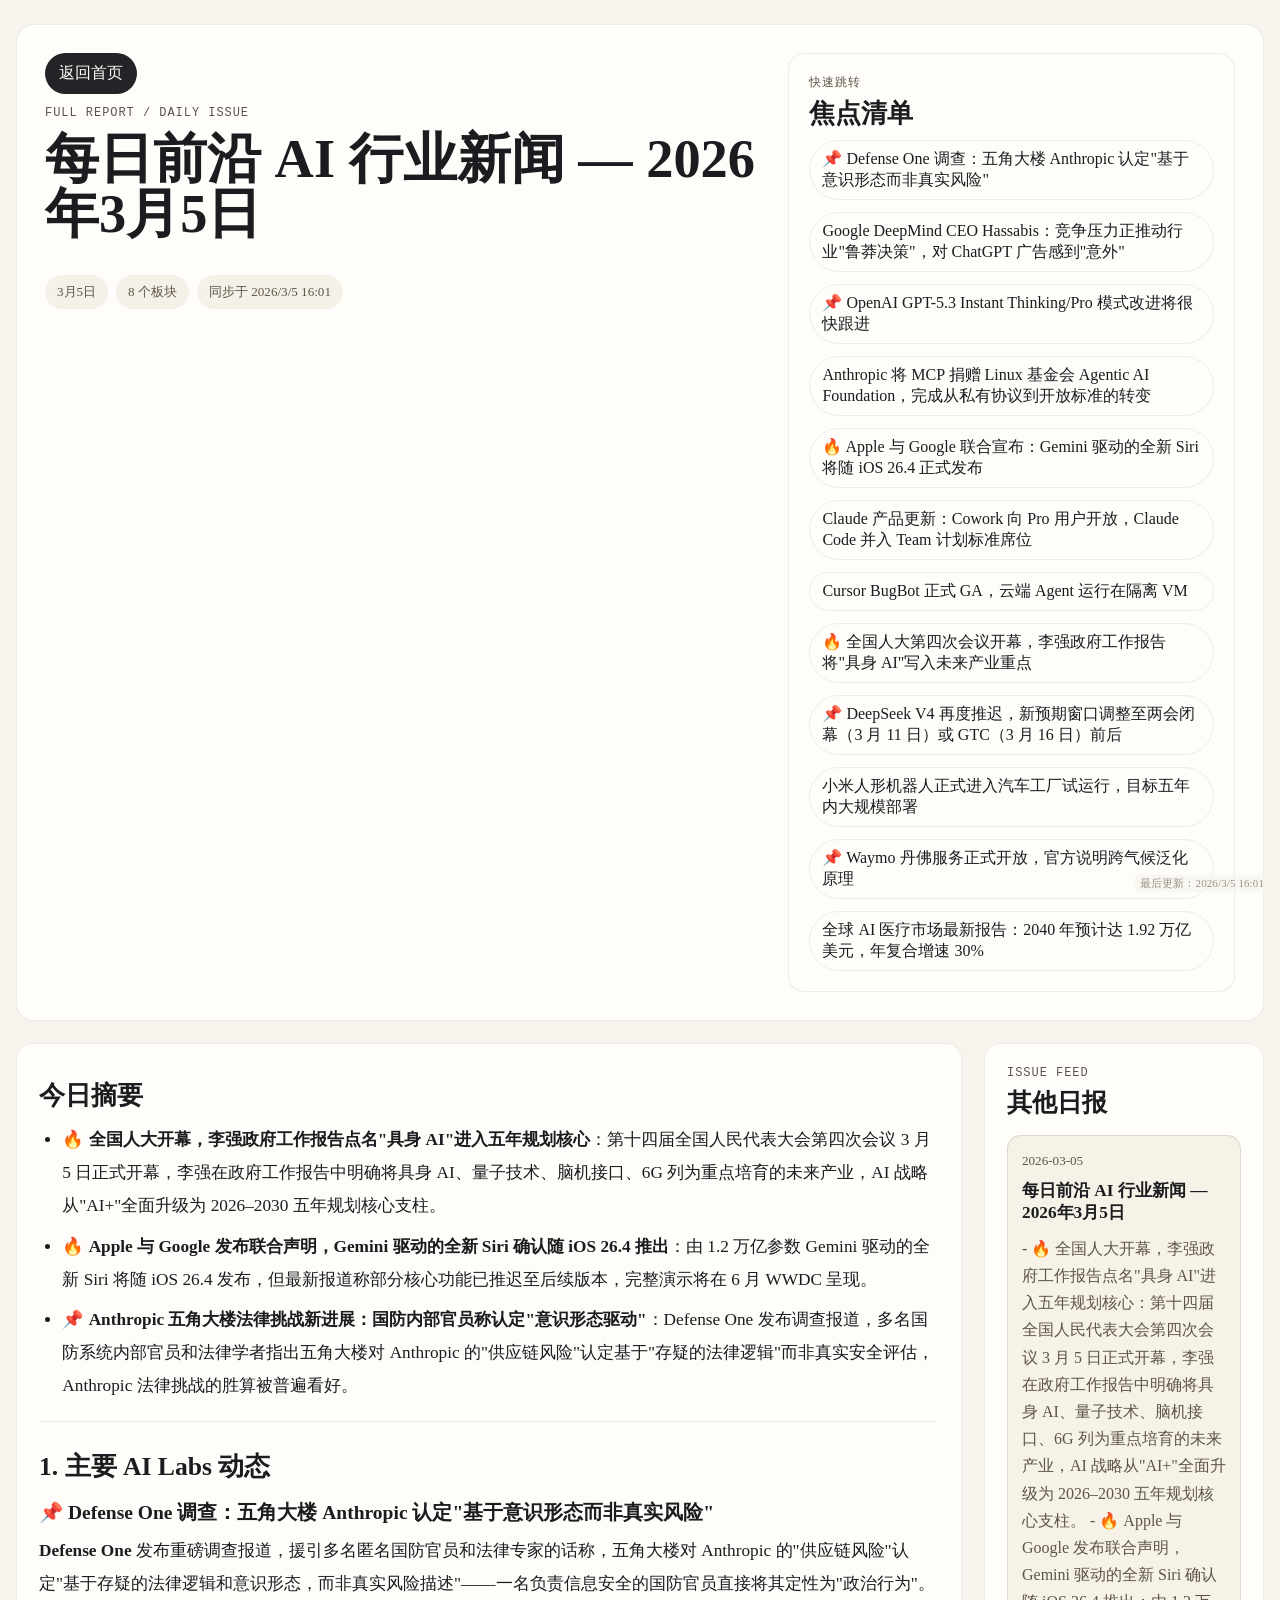
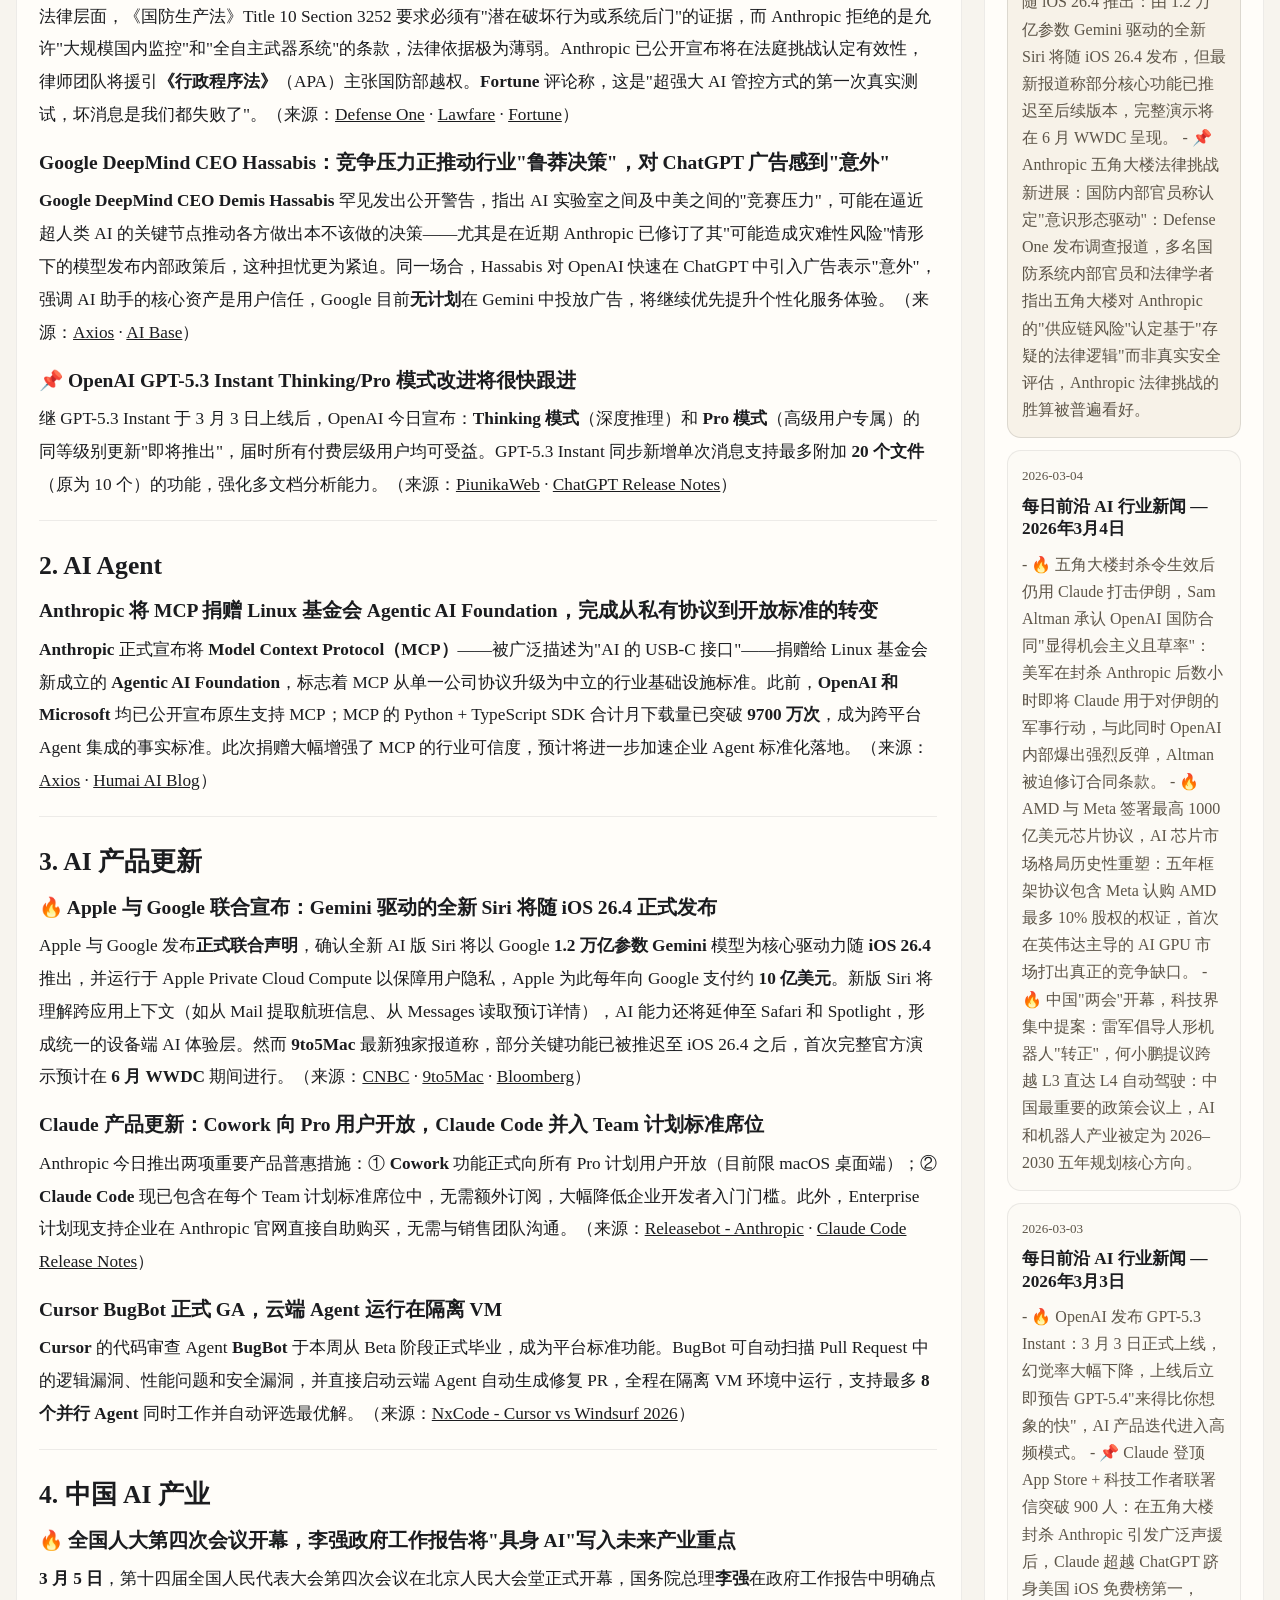
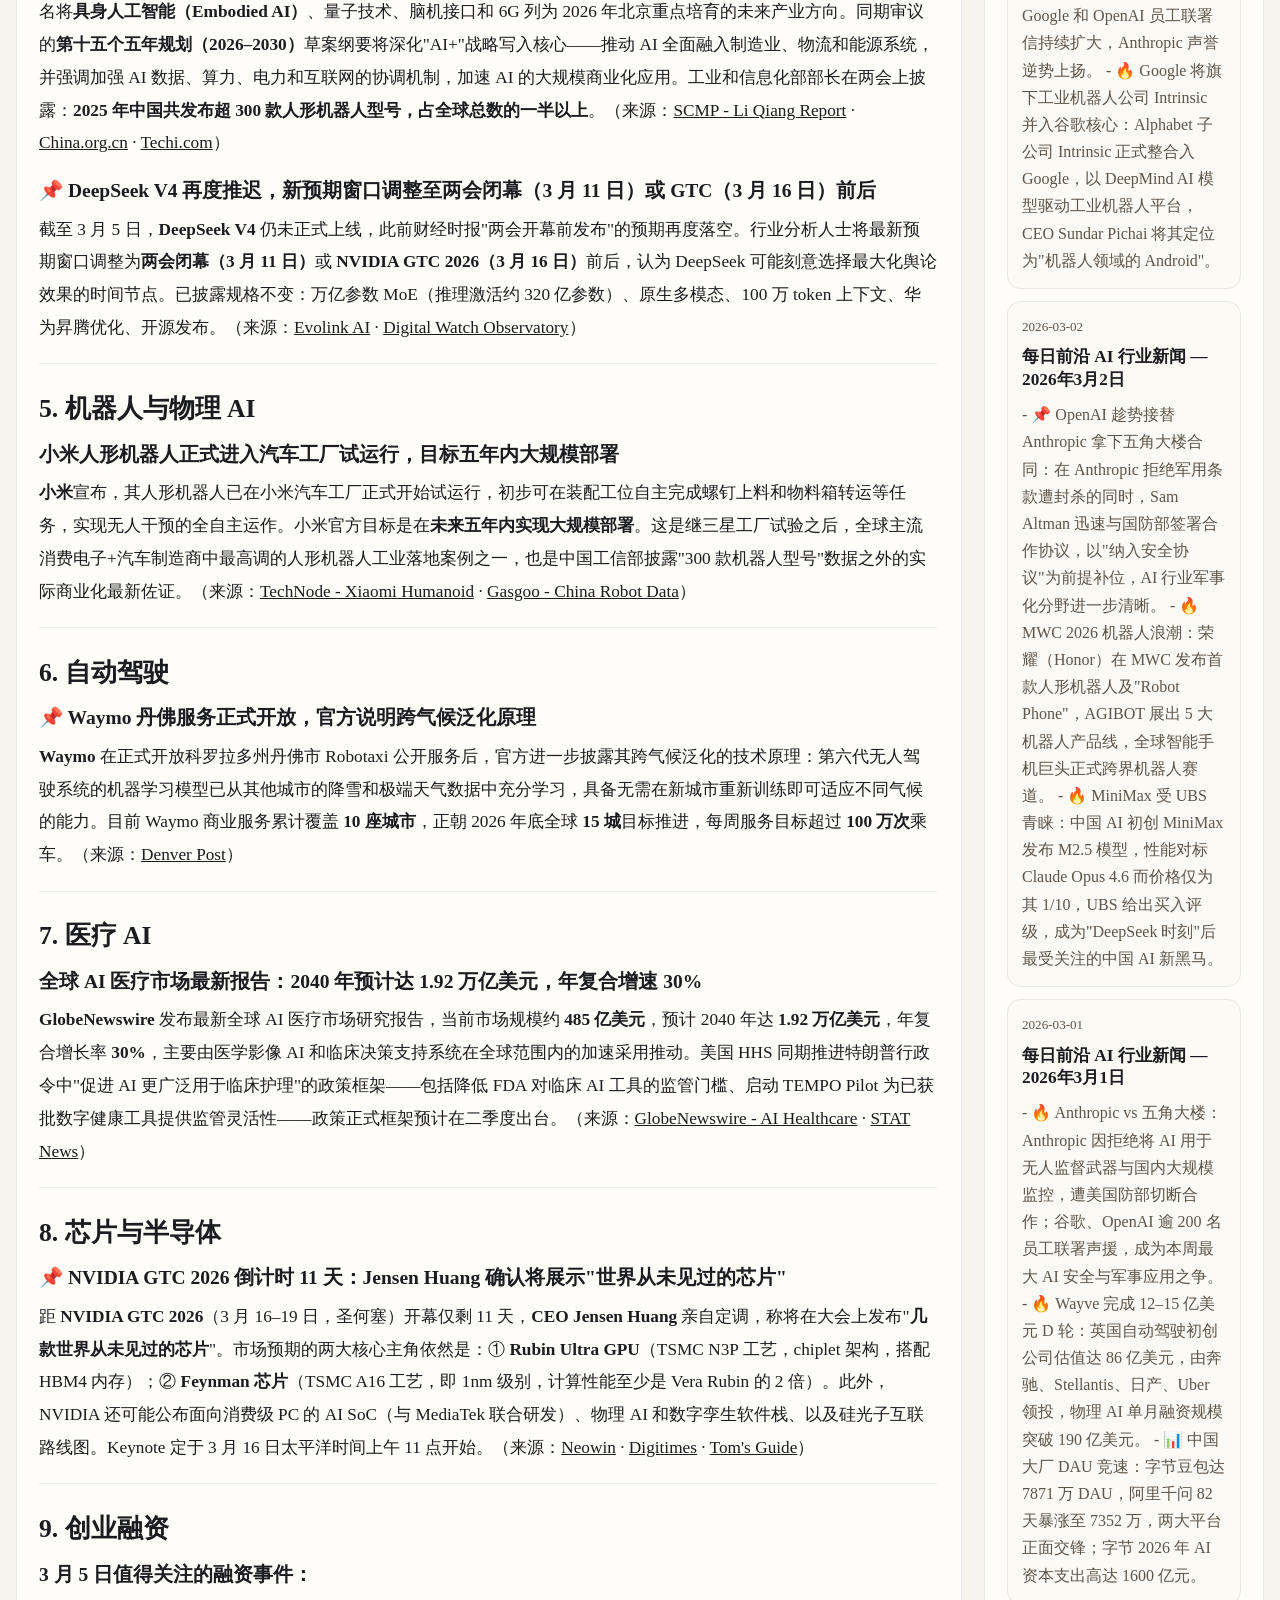
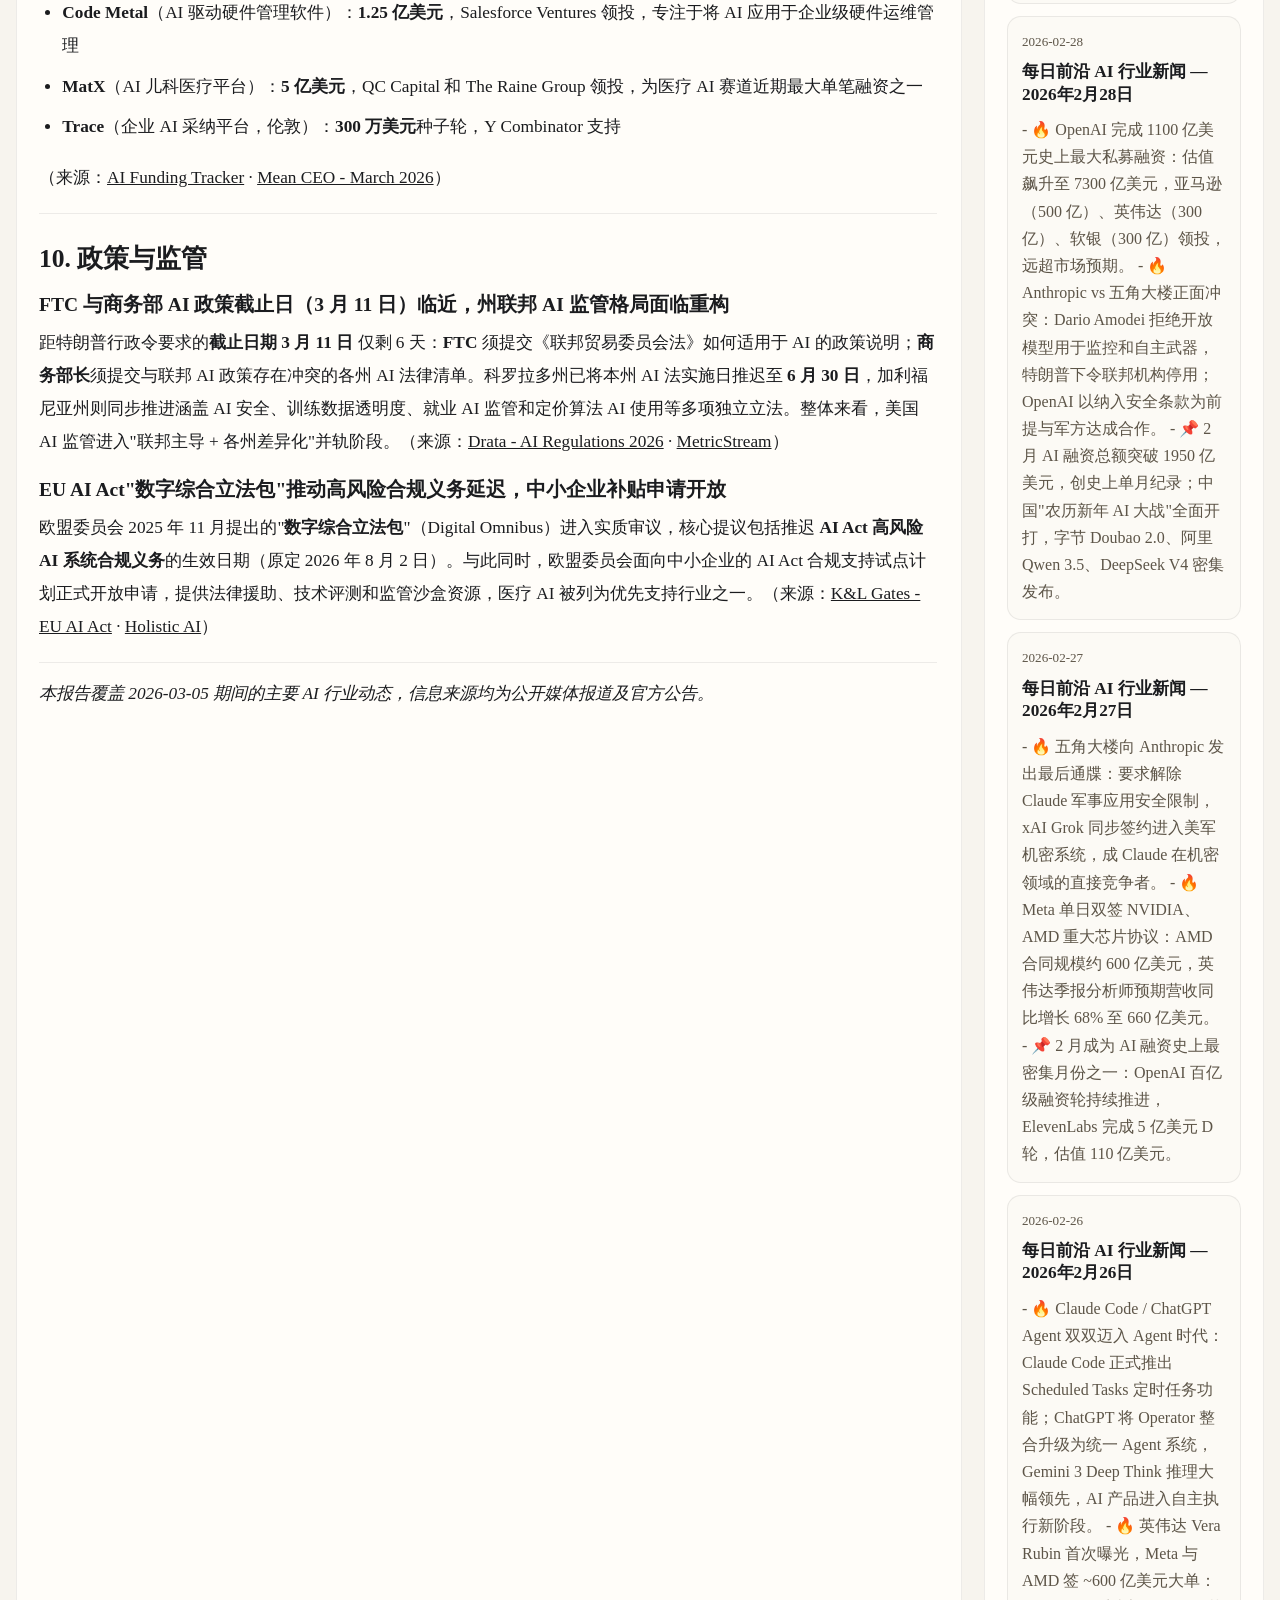
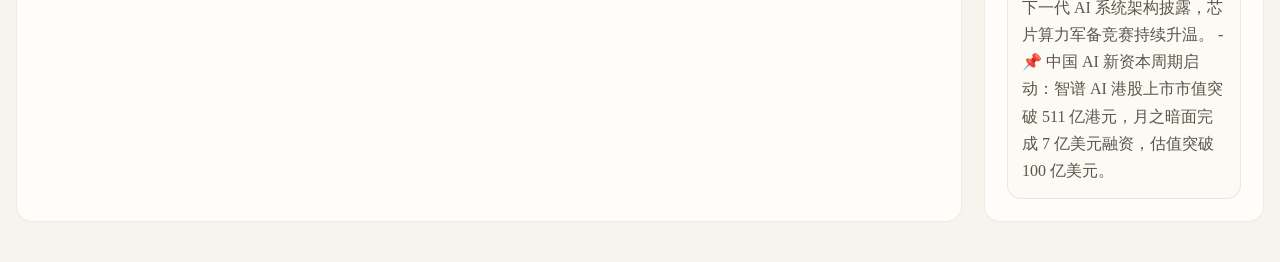
==== commit e8b6a268: "feat: add local preview flow and update sync config" ====
--- a/issue.html
+++ b/issue.html
@@ -39,6 +39,7 @@
         </aside>
       </main>
     </div>
+    <p id="last-updated" class="site-updated-stamp" aria-live="polite"></p>
 
     <script src="./detail.js"></script>
   </body>
--- a/styles.css
+++ b/styles.css
@@ -571,6 +571,23 @@
   padding: 12px 14px;
 }
 
+.site-updated-stamp {
+  position: fixed;
+  right: 10px;
+  bottom: 8px;
+  margin: 0;
+  padding: 2px 6px;
+  border-radius: 6px;
+  background: rgba(247, 244, 238, 0.75);
+  color: rgba(93, 85, 72, 0.62);
+  font-size: 11px;
+  line-height: 1.2;
+  letter-spacing: 0.01em;
+  pointer-events: none;
+  user-select: none;
+  z-index: 2;
+}
+
 @media (max-width: 1100px) {
   .hero,
   .detail-layout {
@@ -670,4 +687,11 @@
   .archive-card {
     padding: 18px;
   }
-}
+
+  .site-updated-stamp {
+    right: 8px;
+    bottom: 6px;
+    font-size: 10px;
+    opacity: 0.85;
+  }
+}
